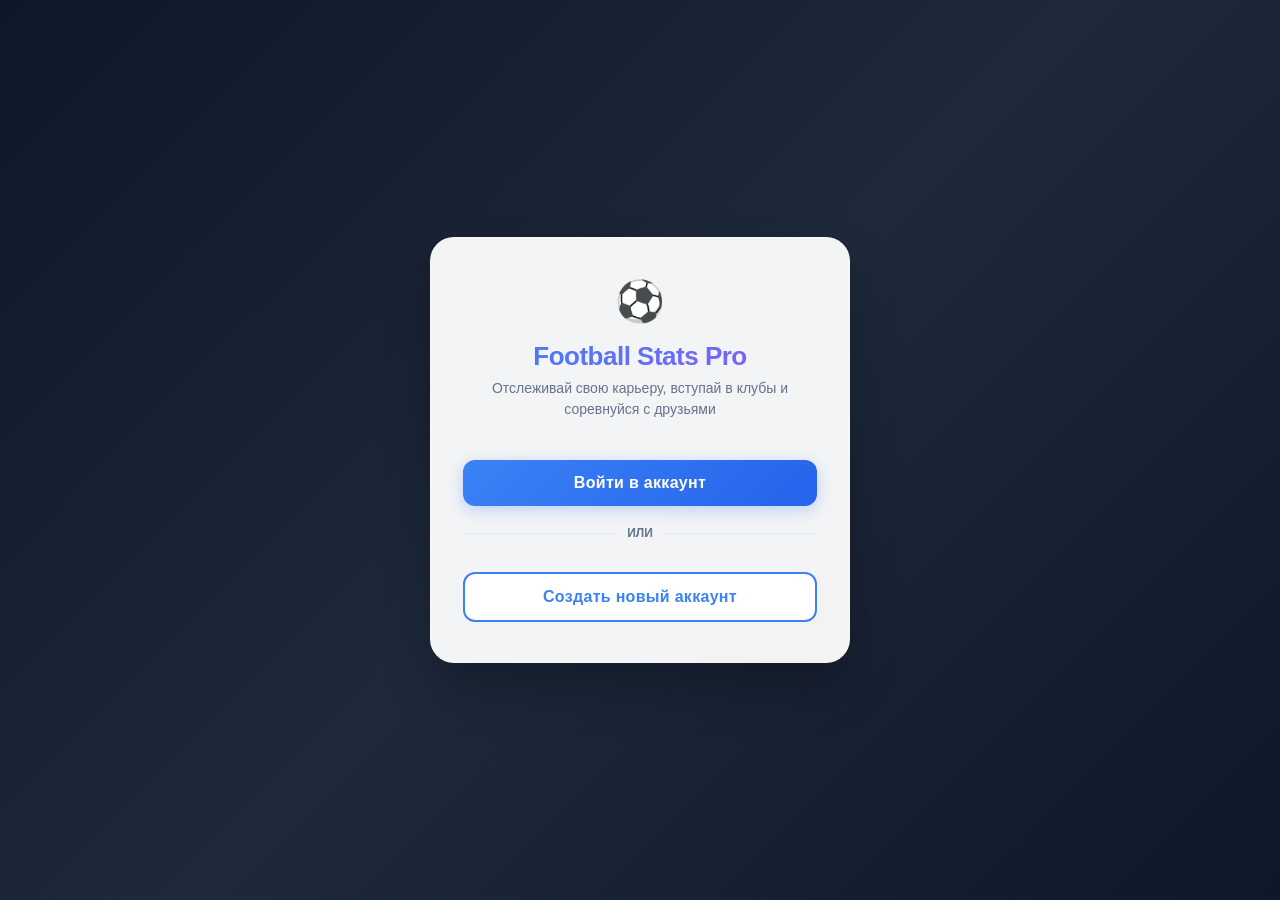
==== index.html @ 6aac16a0 "Add files via upload" ====
<!DOCTYPE html>
<html lang="ru">
<head>
    <meta charset="UTF-8">
    <meta name="viewport" content="width=device-width, initial-scale=1.0">
    <title>Football Stats - Вход</title>
    <link rel="stylesheet" href="design.css">
    <script src="data.js"></script>
    <script src="navigation.js"></script>
</head>
<body>
    <div id="auth-screen">
        <div class="auth-window">
            <!-- Экран приветствия -->
            <div id="as-welcome" class="auth-subscreen active">
                <div class="auth-icon">⚽</div>
                <h2 class="auth-title">Football Stats Pro</h2>
                <p class="auth-desc">Отслеживай свою карьеру, вступай в клубы и соревнуйся с друзьями</p>
                <button class="auth-btn auth-btn-primary" onclick="switchAuthSubscreen('as-login')">Войти в аккаунт</button>
                <div class="auth-divider"><span>или</span></div>
                <button class="auth-btn auth-btn-outline" onclick="switchAuthSubscreen('as-register')">Создать новый аккаунт</button>
            </div>
            
            <!-- Регистрация -->
            <div id="as-register" class="auth-subscreen">
                <h2 class="auth-title">Регистрация</h2>
                <p class="auth-desc">Создайте профиль и начните отслеживать свою статистику</p>
                <div id="error-register" class="auth-error"></div>
                <input type="email" class="auth-input" id="reg-email" placeholder="Электронная почта">
                <input type="text" class="auth-input" id="reg-name" placeholder="Игровой никнейм">
                <input type="text" class="auth-input" id="reg-hashtag" placeholder="Хэштег (#1234)">
                <select class="auth-input" id="reg-nat">
                    <option value="🇰🇿">🇰🇿 Казахстан</option>
                    <option value="🇷🇺">🇷🇺 Россия</option>
                    <option value="🇩🇪">🇩🇪 Германия</option>
                    <option value="🇪🇸">🇪🇸 Испания</option>
                    <option value="🇬🇧">🇬🇧 Англия</option>
                    <option value="🇫🇷">🇫🇷 Франция</option>
                </select>
                <input type="password" class="auth-input" id="reg-pass" placeholder="Придумайте пароль">
                <input type="password" class="auth-input" id="reg-pass-confirm" placeholder="Повторите пароль">
                <button class="auth-btn auth-btn-success" onclick="handleRegisterSubmit()">Далее</button>
                <a class="auth-link" onclick="switchAuthSubscreen('as-welcome')">Назад</a>
            </div>
            
            <!-- Подтверждение кода -->
            <div id="as-code" class="auth-subscreen">
                <h2 class="auth-title">Подтверждение</h2>
                <p class="auth-desc" id="code-screen-desc">Код отправлен на почту. (Для теста: <b id="test-code-display"></b>)</p>
                <div id="error-code" class="auth-error"></div>
                <input type="text" class="auth-input" id="auth-digit-code" placeholder="0 0 0 0 0 0" maxlength="6" style="text-align:center; font-size:28px; letter-spacing:8px; font-weight:700;">
                <button class="auth-btn auth-btn-primary" onclick="handleCodeVerify()">Подтвердить код</button>
                <a class="auth-link" onclick="cancelCodeFlow()">Отмена</a>
            </div>
            
            <!-- Вход -->
            <div id="as-login" class="auth-subscreen">
                <h2 class="auth-title">Вход в аккаунт</h2>
                <p class="auth-desc">Введите свои данные для входа в профиль</p>
                <div id="error-login" class="auth-error"></div>
                <input type="email" class="auth-input" id="login-email" placeholder="Электронная почта">
                <input type="password" class="auth-input" id="login-pass" placeholder="Пароль">
                <button class="auth-btn auth-btn-primary" onclick="handleLoginSubmit()">Войти</button>
                <a class="auth-link" style="font-size:13px; color:var(--text-light);" onclick="handleForgotPasswordClick()">Забыли пароль?</a>
                <br>
                <a class="auth-link" onclick="switchAuthSubscreen('as-welcome')">Назад</a>
            </div>
            
            <!-- Восстановление пароля - выбор -->
            <div id="as-recovery-choice" class="auth-subscreen">
                <h2 class="auth-title">Личность подтверждена</h2>
                <p class="auth-desc">Хотите изменить пароль или сразу войти?</p>
                <button class="auth-btn auth-btn-primary" onclick="switchAuthSubscreen('as-change-password')">Поменять пароль</button>
                <button class="auth-btn auth-btn-outline" style="margin-top:10px;" onclick="loginUserDirectly()">Продолжить вход</button>
            </div>
            
            <!-- Смена пароля -->
            <div id="as-change-password" class="auth-subscreen">
                <h2 class="auth-title">Новый пароль</h2>
                <p class="auth-desc">Придумайте и подтвердите новый пароль</p>
                <div id="error-change-pass" class="auth-error"></div>
                <input type="password" class="auth-input" id="new-password-val" placeholder="Новый пароль (мин. 8 символов)">
                <input type="password" class="auth-input" id="new-password-confirm" placeholder="Повторите новый пароль">
                <button class="auth-btn auth-btn-success" onclick="handleChangePasswordSubmit()">Сохранить и войти</button>
            </div>
        </div>
    </div>
    
    <script>
        let authFlowContext = { action: "", email: "", tempRegData: {}, generatedCode: "" };
        
        function switchAuthSubscreen(id) {
            document.querySelectorAll('.auth-subscreen').forEach(s => s.classList.remove('active'));
            document.getElementById(id).classList.add('active');
            document.querySelectorAll('.auth-error').forEach(e => e.style.display = 'none');
        }
        
        function showAuthError(el, msg) {
            document.getElementById(el).innerText = msg;
            document.getElementById(el).style.display = 'block';
        }
        
        function handleRegisterSubmit() {
            const email = document.getElementById('reg-email').value.trim().toLowerCase();
            const name = document.getElementById('reg-name').value.trim();
            const hashtag = document.getElementById('reg-hashtag').value.trim();
            const nat = document.getElementById('reg-nat').value;
            const pass = document.getElementById('reg-pass').value;
            const pass2 = document.getElementById('reg-pass-confirm').value;
            
            if (!email) { showAuthError('error-register', 'Введите адрес электронной почты'); return; }
            if (!email.includes('@')) { showAuthError('error-register', 'Некорректный формат почты'); return; }
            if (!name) { showAuthError('error-register', 'Введите игровой никнейм'); return; }
            if (!hashtag) { showAuthError('error-register', 'Введите ваш хэштег'); return; }
            if (!hashtag.startsWith('#') || hashtag.length < 2) { showAuthError('error-register', 'Хэштег должен начинаться с #'); return; }
            if (!pass) { showAuthError('error-register', 'Придумайте пароль'); return; }
            if (pass.length < 8) { showAuthError('error-register', 'Пароль должен содержать минимум 8 символов'); return; }
            if (!/[A-ZА-Я]/.test(pass)) { showAuthError('error-register', 'Пароль должен содержать заглавную букву'); return; }
            if (!/\d/.test(pass)) { showAuthError('error-register', 'Пароль должен содержать цифру'); return; }
            if (pass !== pass2) { showAuthError('error-register', 'Пароли не совпадают'); return; }
            if (window.AppData.usersDatabase[email]) { showAuthError('error-register', 'Аккаунт уже зарегистрирован'); return; }
            
            const code = Math.floor(100000 + Math.random() * 900000).toString();
            authFlowContext = {
                action: "register",
                email,
                generatedCode: code,
                tempRegData: {
                    password: pass,
                    profile: {
                        name,
                        hashtag,
                        photo: "",
                        nationality: nat,
                        position: "НАП",
                        exp: 0,
                        created: new Date().toISOString().split('T')[0]
                    },
                    clubs: []
                }
            };
            
            document.getElementById('test-code-display').innerText = code;
            switchAuthSubscreen('as-code');
        }
        
        function handleCodeVerify() {
            const inputCode = document.getElementById('auth-digit-code').value.trim();
            if (!inputCode) { showAuthError('error-code', 'Введите код'); return; }
            if (inputCode !== authFlowContext.generatedCode) { showAuthError('error-code', 'Неверный код'); return; }
            
            if (authFlowContext.action === "register") {
                window.AppData.usersDatabase[authFlowContext.email] = {
                    password: authFlowContext.tempRegData.password,
                    profile: authFlowContext.tempRegData.profile,
                    clubs: authFlowContext.tempRegData.clubs
                };
                window.AppData.activeUserEmail = authFlowContext.email;
                window.AppData.saveAll();
                window.location.href = 'clubs.html';
            } else if (authFlowContext.action === "recover") {
                switchAuthSubscreen('as-recovery-choice');
            }
            
            document.getElementById('auth-digit-code').value = '';
        }
        
        function cancelCodeFlow() {
            document.getElementById('auth-digit-code').value = '';
            switchAuthSubscreen('as-welcome');
        }
        
        function handleLoginSubmit() {
            const email = document.getElementById('login-email').value.trim().toLowerCase();
            const pass = document.getElementById('login-pass').value;
            
            if (!email) { showAuthError('error-login', 'Введите почту'); return; }
            if (!pass) { showAuthError('error-login', 'Введите пароль'); return; }
            if (!window.AppData.usersDatabase[email]) { showAuthError('error-login', 'Аккаунт не найден'); return; }
            if (window.AppData.usersDatabase[email].password !== pass) { showAuthError('error-login', 'Неверный пароль'); return; }
            
            window.AppData.activeUserEmail = email;
            localStorage.setItem('football_tracker_pro_v4_active_email', email);
            window.location.href = 'clubs.html';
        }
        
        function handleForgotPasswordClick() {
            const email = document.getElementById('login-email').value.trim().toLowerCase();
            if (!email) { showAuthError('error-login', 'Введите почту выше'); return; }
            if (!window.AppData.usersDatabase[email]) { showAuthError('error-login', 'Аккаунт не найден'); return; }
            
            const code = Math.floor(100000 + Math.random() * 900000).toString();
            authFlowContext = { action: "recover", email, generatedCode: code, tempRegData: {} };
            document.getElementById('test-code-display').innerText = code;
            switchAuthSubscreen('as-code');
        }
        
        function loginUserDirectly() {
            window.AppData.activeUserEmail = authFlowContext.email;
            localStorage.setItem('football_tracker_pro_v4_active_email', authFlowContext.email);
            window.location.href = 'clubs.html';
        }
        
        function handleChangePasswordSubmit() {
            const p1 = document.getElementById('new-password-val').value;
            const p2 = document.getElementById('new-password-confirm').value;
            
            if (!p1) { showAuthError('error-change-pass', 'Введите пароль'); return; }
            if (p1.length < 8) { showAuthError('error-change-pass', 'Минимум 8 символов'); return; }
            if (p1 !== p2) { showAuthError('error-change-pass', 'Пароли не совпадают'); return; }
            
            window.AppData.usersDatabase[authFlowContext.email].password = p1;
            window.AppData.saveAll();
            loginUserDirectly();
        }
    </script>
</body>
</html>
---- design.css ----
/* design.css - Football Stats Pro - Complete Styles */
:root {
    --bg-color: #f8fafc;
    --card-bg: #ffffff;
    --primary: #3b82f6;
    --primary-hover: #2563eb;
    --success: #10b981;
    --danger: #ef4444;
    --text-dark: #0f172a;
    --text-light: #64748b;
    --border-color: #e2e8f0;
    --shadow-sm: 0 2px 4px rgba(0,0,0,0.02);
    --shadow-md: 0 10px 30px rgba(0,0,0,0.04);
    --shadow-lg: 0 20px 40px rgba(15,23,42,0.08);
    --border-radius: 16px;
    --gold: #fbbf24;
    --silver: #94a3b8;
    --bronze: #d97706;
}

* {
    margin: 0;
    padding: 0;
    box-sizing: border-box;
    font-family: 'Bahnschrift', 'Bahnschrift SemiCondensed', -apple-system, BlinkMacSystemFont, 'Segoe UI', Roboto, sans-serif;
}

body {
    background-color: var(--bg-color);
    color: var(--text-dark);
    overflow-x: hidden;
    -webkit-font-smoothing: antialiased;
    font-weight: 500;
}

/* Tab Switcher */
.tab-switcher {
    display: flex;
    justify-content: center;
    gap: 4px;
    background: #e2e8f0;
    border-radius: 14px;
    padding: 4px;
    max-width: 400px;
    margin: 0 auto 20px;
}

.tab-btn {
    flex: 1;
    padding: 12px 20px;
    border: none;
    border-radius: 12px;
    cursor: pointer;
    font-weight: 600;
    font-size: 16px;
    transition: all 0.3s ease;
    background: transparent;
    color: var(--text-light);
    text-align: center;
}

.tab-btn.active {
    background: white;
    color: var(--primary);
    box-shadow: 0 2px 8px rgba(0,0,0,0.08);
}

/* Auth Screen */
#auth-screen {
    position: fixed;
    top: 0;
    left: 0;
    width: 100%;
    height: 100%;
    background: linear-gradient(135deg, #0f172a 0%, #1e293b 50%, #0f172a 100%);
    z-index: 5000;
    display: flex;
    align-items: center;
    justify-content: center;
    padding: 20px;
}

.auth-window {
    background: rgba(255,255,255,0.95);
    backdrop-filter: blur(10px);
    border-radius: 24px;
    padding: 40px 32px;
    width: 100%;
    max-width: 420px;
    box-shadow: 0 25px 50px rgba(0,0,0,0.25);
    color: var(--text-dark);
    border: 1px solid rgba(255,255,255,0.3);
}

.auth-subscreen {
    display: none;
    flex-direction: column;
}

.auth-subscreen.active {
    display: flex;
}

.auth-icon {
    font-size: 40px;
    text-align: center;
    margin-bottom: 16px;
}

.auth-title {
    font-size: 26px;
    font-weight: 700;
    text-align: center;
    margin-bottom: 6px;
    letter-spacing: -0.5px;
    background: linear-gradient(135deg, #3b82f6, #8b5cf6);
    -webkit-background-clip: text;
    -webkit-text-fill-color: transparent;
}

.auth-desc {
    font-size: 14px;
    color: var(--text-light);
    text-align: center;
    margin-bottom: 28px;
    line-height: 1.5;
}

.auth-error {
    color: var(--danger);
    font-size: 13px;
    font-weight: 600;
    margin-top: -6px;
    margin-bottom: 12px;
    display: none;
    text-align: center;
    background: #fef2f2;
    padding: 10px;
    border-radius: 8px;
    border: 1px solid #fecaca;
}

.auth-link {
    color: var(--primary);
    font-weight: 600;
    cursor: pointer;
    text-decoration: none;
    font-size: 14px;
    text-align: center;
    margin-top: 16px;
    display: inline-block;
    transition: color 0.2s;
}

.auth-link:hover {
    color: var(--primary-hover);
    text-decoration: underline;
}

.auth-input {
    width: 100%;
    padding: 14px 16px;
    margin: 8px 0;
    border: 2px solid #e2e8f0;
    border-radius: 12px;
    font-size: 15px;
    outline: none;
    transition: all 0.2s;
    color: var(--text-dark);
    background: #f8fafc;
}

.auth-input:focus {
    border-color: var(--primary);
    background: white;
    box-shadow: 0 0 0 4px rgba(59,130,246,0.1);
}

.auth-btn {
    width: 100%;
    padding: 14px;
    border: none;
    border-radius: 12px;
    cursor: pointer;
    font-weight: 600;
    font-size: 16px;
    transition: all 0.3s ease;
    text-align: center;
    display: flex;
    align-items: center;
    justify-content: center;
    gap: 8px;
    margin-top: 12px;
    letter-spacing: 0.3px;
}

.auth-btn-primary {
    background: linear-gradient(135deg, #3b82f6, #2563eb);
    color: white;
    box-shadow: 0 4px 15px rgba(59,130,246,0.3);
}

.auth-btn-primary:hover {
    transform: translateY(-2px);
    box-shadow: 0 6px 20px rgba(59,130,246,0.4);
}

.auth-btn-success {
    background: linear-gradient(135deg, #10b981, #059669);
    color: white;
    box-shadow: 0 4px 15px rgba(16,185,129,0.3);
}

.auth-btn-success:hover {
    transform: translateY(-2px);
    box-shadow: 0 6px 20px rgba(16,185,129,0.4);
}

.auth-btn-outline {
    background: white;
    color: var(--primary);
    border: 2px solid var(--primary);
}

.auth-btn-outline:hover {
    background: #eff6ff;
    transform: translateY(-2px);
}

.auth-divider {
    display: flex;
    align-items: center;
    margin: 20px 0;
    color: var(--text-light);
    font-size: 12px;
    font-weight: 600;
    text-transform: uppercase;
}

.auth-divider::before,
.auth-divider::after {
    content: '';
    flex: 1;
    border-bottom: 1px solid var(--border-color);
}

.auth-divider span {
    margin: 0 12px;
}

/* Profile Widget */
#profile-widget {
    position: fixed;
    top: 20px;
    right: 20px;
    z-index: 1000;
    display: none;
    align-items: center;
    gap: 12px;
}

.profile-btn {
    background: var(--card-bg);
    padding: 8px 16px;
    border-radius: 50px;
    box-shadow: var(--shadow-md);
    cursor: pointer;
    display: flex;
    align-items: center;
    gap: 12px;
    border: 1px solid var(--border-color);
    transition: all 0.3s cubic-bezier(0.4, 0, 0.2, 1);
}

.profile-btn:hover {
    transform: translateY(-2px);
    box-shadow: var(--shadow-lg);
    border-color: #cbd5e1;
}

.avatar-mini {
    width: 36px;
    height: 36px;
    border-radius: 50%;
    object-fit: cover;
    background: #f1f5f9;
    display: flex;
    align-items: center;
    justify-content: center;
    font-weight: 600;
    border: 2px solid #e2e8f0;
    overflow: hidden;
    position: relative;
}

.avatar-mini .online-dot {
    position: absolute;
    bottom: 0;
    right: 0;
    width: 10px;
    height: 10px;
    background: #10b981;
    border-radius: 50%;
    border: 2px solid white;
}

.msg-btn {
    background: var(--card-bg);
    padding: 8px 16px;
    border-radius: 50px;
    box-shadow: var(--shadow-md);
    cursor: pointer;
    display: flex;
    align-items: center;
    gap: 8px;
    border: 1px solid var(--border-color);
    transition: all 0.3s;
    position: relative;
}

.msg-btn:hover {
    transform: translateY(-2px);
    box-shadow: var(--shadow-lg);
}

.msg-badge {
    position: absolute;
    top: -4px;
    right: -4px;
    background: var(--danger);
    color: white;
    font-size: 10px;
    font-weight: 700;
    width: 18px;
    height: 18px;
    border-radius: 50%;
    display: flex;
    align-items: center;
    justify-content: center;
}

/* Pages */
.page {
    display: none;
    min-height: 100vh;
    padding: 20px 20px 60px;
    flex-direction: column;
    align-items: center;
    animation: pageFadeIn 0.4s cubic-bezier(0.4, 0, 0.2, 1);
}

.page.active {
    display: flex;
}

@keyframes pageFadeIn {
    from {
        opacity: 0;
        transform: translateY(8px);
    }
    to {
        opacity: 1;
        transform: translateY(0);
    }
}

/* Window */
.window {
    background: var(--card-bg);
    border-radius: var(--border-radius);
    box-shadow: var(--shadow-md);
    width: 100%;
    max-width: 640px;
    padding: 32px;
    position: relative;
    border: 1px solid var(--border-color);
}

/* Buttons */
.btn {
    padding: 12px 24px;
    border: none;
    border-radius: 10px;
    cursor: pointer;
    font-weight: 600;
    font-size: 15px;
    transition: all 0.2s ease;
    text-align: center;
    display: inline-flex;
    align-items: center;
    justify-content: center;
    gap: 8px;
}

.btn-primary {
    background: var(--primary);
    color: white;
}

.btn-primary:hover {
    background: var(--primary-hover);
    transform: translateY(-1px);
}

.btn-success {
    background: var(--success);
    color: white;
}

.btn-success:hover {
    background: #059669;
    transform: translateY(-1px);
}

.btn-danger {
    background: var(--danger);
    color: white;
}

.btn-danger:hover {
    background: #dc2626;
    transform: translateY(-1px);
}

.back-btn {
    position: absolute;
    top: 20px;
    left: 20px;
    background: #f1f5f9;
    border: none;
    font-size: 18px;
    width: 36px;
    height: 36px;
    border-radius: 50%;
    cursor: pointer;
    color: var(--text-light);
    display: flex;
    align-items: center;
    justify-content: center;
    transition: background 0.2s;
    z-index: 10;
}

.back-btn:hover {
    background: #e2e8f0;
    color: var(--text-dark);
}

.settings-btn {
    position: absolute;
    top: 20px;
    right: 60px;
    width: 36px;
    height: 36px;
    border-radius: 50%;
    background: #f1f5f9;
    border: none;
    font-size: 18px;
    cursor: pointer;
    display: flex;
    align-items: center;
    justify-content: center;
    transition: background 0.2s;
    z-index: 10;
}

.settings-btn:hover {
    background: #e2e8f0;
}

/* Inputs */
input[type="text"],
input[type="password"],
input[type="email"],
select {
    width: 100%;
    padding: 12px 16px;
    margin: 10px 0;
    border: 1px solid #cbd5e1;
    border-radius: 10px;
    font-size: 15px;
    outline: none;
    transition: border-color 0.2s;
    color: var(--text-dark);
    background: #ffffff;
}

input:focus,
select:focus {
    border-color: var(--primary);
    box-shadow: 0 0 0 3px rgba(59,130,246,0.15);
}

/* Toggle Buttons */
.toggle-btn {
    background: #f1f5f9;
    border: 1px solid #cbd5e1;
    padding: 10px 20px;
    border-radius: 20px;
    cursor: pointer;
    font-weight: 600;
    color: var(--text-light);
    transition: all 0.2s ease;
    font-size: 14px;
    min-width: 70px;
    text-align: center;
    outline: none;
}

.toggle-btn.active {
    background: var(--success);
    color: white;
    border-color: #059669;
    box-shadow: 0 4px 10px rgba(16,185,129,0.2);
}

/* Modal Overlay */
.custom-modal-overlay {
    position: fixed;
    top: 0;
    left: 0;
    width: 100%;
    height: 100%;
    background: rgba(15,23,42,0.4);
    backdrop-filter: blur(4px);
    z-index: 3000;
    display: none;
    align-items: center;
    justify-content: center;
    animation: modalFade 0.2s ease;
}

.custom-modal {
    background: white;
    border-radius: var(--border-radius);
    box-shadow: var(--shadow-lg);
    width: 90%;
    max-width: 420px;
    padding: 28px;
    position: relative;
    border: 1px solid var(--border-color);
    text-align: center;
    color: var(--text-dark);
    max-height: 80vh;
    overflow-y: auto;
}

@keyframes modalFade {
    from { opacity: 0; }
    to { opacity: 1; }
}

/* Slots */
.slot {
    border: 2px dashed #cbd5e1;
    padding: 24px;
    border-radius: 14px;
    margin-bottom: 16px;
    cursor: pointer;
    display: flex;
    align-items: center;
    justify-content: space-between;
    gap: 16px;
    background: #f8fafc;
    transition: all 0.2s ease;
    color: var(--text-dark);
}

.slot.filled {
    border-style: solid;
    border-color: var(--border-color);
    background: var(--card-bg);
    box-shadow: var(--shadow-sm);
}

.slot:hover {
    border-color: var(--primary);
    background: #f0f7ff;
    transform: translateY(-1px);
}

.plus-icon {
    font-size: 22px;
    font-weight: 600;
    color: var(--primary);
    background: #e0f2fe;
    width: 36px;
    height: 36px;
    border-radius: 50%;
    display: flex;
    align-items: center;
    justify-content: center;
}

.club-logo-mini {
    width: 44px;
    height: 44px;
    object-fit: contain;
    border-radius: 8px;
}

.info-btn-circle {
    width: 32px;
    height: 32px;
    border-radius: 50%;
    background: #e2e8f0;
    border: none;
    font-weight: 600;
    cursor: pointer;
    font-size: 16px;
    display: flex;
    align-items: center;
    justify-content: center;
    transition: background 0.2s;
}

.info-btn-circle:hover {
    background: #cbd5e1;
}

/* Member Slots */
.member-slot {
    display: flex;
    align-items: center;
    gap: 12px;
    padding: 10px;
    background: #f8fafc;
    border-radius: 12px;
    margin-bottom: 8px;
    border: 1px solid #e2e8f0;
    cursor: pointer;
    transition: all 0.2s;
}

.member-slot:hover {
    background: #f0f7ff;
    border-color: var(--primary);
}

/* Role Badges */
.role-badge {
    font-size: 11px;
    font-weight: 700;
    padding: 2px 8px;
    border-radius: 6px;
    background: #e0f2fe;
    color: var(--primary);
}

.role-badge.owner {
    background: #fef3c7;
    color: #92400e;
}

.role-badge.captain {
    background: #dbeafe;
    color: #1e40af;
}

.role-badge.best {
    background: #fce7f3;
    color: #9d174d;
}

.role-badge.admin {
    background: #d1fae5;
    color: #065f46;
}

/* Search Bar */
.search-bar {
    position: sticky;
    top: 0;
    background: white;
    padding-bottom: 12px;
    z-index: 5;
    margin-bottom: 8px;
    border-radius: 12px;
}

/* Divider */
.divider {
    display: flex;
    align-items: center;
    margin: 20px 0;
    color: var(--text-light);
    font-weight: 700;
    font-size: 13px;
    text-transform: uppercase;
    letter-spacing: 1px;
}

.divider::before,
.divider::after {
    content: '';
    flex: 1;
    border-bottom: 1px solid var(--border-color);
}

.divider span {
    margin: 0 12px;
}

/* League Cards Horizontal */
.leagues-list {
    display: flex;
    flex-direction: column;
    gap: 12px;
}

.league-card-horizontal {
    background: linear-gradient(135deg, #1e293b 0%, #0f172a 50%, #1e3a5f 100%);
    border: 2px solid #3b82f6;
    border-radius: 20px;
    padding: 20px 24px;
    display: flex;
    align-items: center;
    gap: 18px;
    cursor: pointer;
    transition: all 0.4s cubic-bezier(0.4, 0, 0.2, 1);
    position: relative;
    overflow: hidden;
    animation: featuredAppear 0.6s ease forwards;
    opacity: 0;
}

.league-card-horizontal:nth-child(1) { animation-delay: 0.05s; }
.league-card-horizontal:nth-child(2) { animation-delay: 0.1s; }
.league-card-horizontal:nth-child(3) { animation-delay: 0.15s; }

@keyframes featuredAppear {
    from {
        opacity: 0;
        transform: translateX(-20px);
    }
    to {
        opacity: 1;
        transform: translateX(0);
    }
}

.league-card-horizontal::before {
    content: '';
    position: absolute;
    top: -30%;
    right: -20%;
    width: 200px;
    height: 200px;
    background: radial-gradient(circle, rgba(59,130,246,0.15) 0%, transparent 70%);
    transition: all 0.5s ease;
}

.league-card-horizontal:hover {
    transform: translateY(-4px) scale(1.02);
    border-color: #60a5fa;
    box-shadow: 0 20px 40px rgba(59,130,246,0.3);
}

.league-card-horizontal:hover::before {
    top: -20%;
    right: -10%;
    background: radial-gradient(circle, rgba(59,130,246,0.25) 0%, transparent 70%);
}

.league-card-horizontal .ll-logo {
    width: 64px;
    height: 64px;
    border-radius: 16px;
    background: linear-gradient(135deg, #1e40af, #3b82f6);
    display: flex;
    align-items: center;
    justify-content: center;
    font-size: 28px;
    border: 2px solid #60a5fa;
    box-shadow: 0 6px 15px rgba(59,130,246,0.3);
    flex-shrink: 0;
}

.league-card-horizontal .ll-info {
    flex: 1;
    color: white;
}

.league-card-horizontal .ll-name {
    font-size: 15px;
    font-weight: 700;
    margin-bottom: 6px;
}

.league-card-horizontal .ll-stats {
    display: flex;
    gap: 16px;
}

.league-card-horizontal .ll-stat {
    text-align: center;
}

.league-card-horizontal .ll-stat-num {
    font-size: 18px;
    font-weight: 700;
    color: #60a5fa;
}

.league-card-horizontal .ll-stat-label {
    font-size: 9px;
    color: #94a3b8;
    text-transform: uppercase;
}

.league-card-horizontal .ll-socials {
    display: flex;
    gap: 6px;
    flex-shrink: 0;
}

.social-btn {
    width: 32px;
    height: 32px;
    border-radius: 8px;
    background: rgba(255,255,255,0.1);
    border: 1px solid rgba(255,255,255,0.2);
    cursor: pointer;
    display: flex;
    align-items: center;
    justify-content: center;
    font-size: 14px;
    transition: all 0.2s;
    color: white;
}

.social-btn:hover {
    background: rgba(255,255,255,0.2);
    border-color: rgba(255,255,255,0.4);
}

/* Notification Badge */
.notification-badge {
    position: absolute;
    top: 10px;
    right: 10px;
    background: var(--danger);
    color: white;
    font-size: 10px;
    font-weight: 700;
    min-width: 20px;
    height: 20px;
    border-radius: 10px;
    display: flex;
    align-items: center;
    justify-content: center;
    padding: 0 6px;
    z-index: 2;
    box-shadow: 0 2px 8px rgba(239,68,68,0.4);
}

/* Search League Button */
.search-league-btn {
    background: var(--primary);
    color: white;
    border: none;
    border-radius: 12px;
    padding: 10px 16px;
    cursor: pointer;
    font-weight: 600;
    font-size: 14px;
    display: flex;
    align-items: center;
    gap: 8px;
    transition: all 0.2s;
    margin-bottom: 12px;
}

.search-league-btn:hover {
    background: var(--primary-hover);
    transform: translateY(-1px);
}

/* Join League Bar */
.join-league-bar {
    position: fixed;
    bottom: 0;
    left: 0;
    right: 0;
    padding: 16px 20px 24px;
    background: linear-gradient(transparent, rgba(248,250,252,0.95) 30%, #f8fafc);
    z-index: 200;
    display: flex;
    justify-content: center;
    animation: slideUp 0.5s ease;
}

@keyframes slideUp {
    from { transform: translateY(100%); }
    to { transform: translateY(0); }
}

.join-league-bar.hiding {
    animation: slideDown 0.4s ease forwards;
}

@keyframes slideDown {
    from { transform: translateY(0); opacity: 1; }
    to { transform: translateY(100%); opacity: 0; }
}

.join-league-btn {
    background: linear-gradient(135deg, #3b82f6, #2563eb);
    color: white;
    border: none;
    padding: 16px 40px;
    border-radius: 16px;
    font-weight: 700;
    font-size: 17px;
    cursor: pointer;
    box-shadow: 0 10px 30px rgba(59,130,246,0.4);
    transition: all 0.3s;
}

.join-league-btn:hover {
    transform: translateY(-2px);
    box-shadow: 0 14px 35px rgba(59,130,246,0.5);
}

/* Trophy Slot */
.trophy-slot {
    background: linear-gradient(135deg, #fef3c7, #fde68a);
    border: 2px solid #fbbf24;
    border-radius: 16px;
    padding: 16px;
    margin: 8px 0;
    display: flex;
    align-items: center;
    gap: 14px;
    transition: all 0.3s ease;
    box-shadow: 0 4px 12px rgba(251,191,36,0.15);
}

.trophy-slot:hover {
    transform: translateY(-2px);
    box-shadow: 0 6px 20px rgba(251,191,36,0.25);
}

.trophy-icon {
    font-size: 32px;
    width: 50px;
    height: 50px;
    background: linear-gradient(135deg, #fbbf24, #f59e0b);
    border-radius: 50%;
    display: flex;
    align-items: center;
    justify-content: center;
    color: white;
    box-shadow: 0 4px 10px rgba(245,158,11,0.3);
}

.trophy-info {
    flex: 1;
    text-align: left;
}

.trophy-info strong {
    font-size: 15px;
    color: #92400e;
}

.trophy-info small {
    display: block;
    color: #a16207;
    font-size: 12px;
    margin-top: 2px;
}

/* League Page Header */
.league-page-header {
    text-align: center;
    margin-bottom: 20px;
    animation: fadeDown 0.5s ease;
}

@keyframes fadeDown {
    from {
        opacity: 0;
        transform: translateY(-10px);
    }
    to {
        opacity: 1;
        transform: translateY(0);
    }
}

.league-page-logo {
    width: 80px;
    height: 80px;
    border-radius: 20px;
    background: linear-gradient(135deg, #eff6ff, #dbeafe);
    display: flex;
    align-items: center;
    justify-content: center;
    font-size: 36px;
    margin: 0 auto 10px;
    border: 2px solid #bfdbfe;
    transition: transform 0.3s ease;
}

.league-page-logo:hover {
    transform: scale(1.05);
}

.league-page-name {
    font-size: 22px;
    font-weight: 700;
    margin-bottom: 10px;
}

.league-page-stats {
    display: flex;
    justify-content: center;
    gap: 24px;
    margin-bottom: 16px;
}

.stat-pill {
    background: linear-gradient(135deg, #f8fafc, #f1f5f9);
    border: 1px solid var(--border-color);
    border-radius: 20px;
    padding: 8px 20px;
    font-size: 13px;
    color: var(--text-light);
    font-weight: 500;
    transition: all 0.3s ease;
    cursor: pointer;
}

.stat-pill strong {
    color: var(--primary);
    font-size: 17px;
    font-weight: 700;
}

.stat-pill:hover {
    border-color: var(--primary);
    box-shadow: 0 4px 12px rgba(59,130,246,0.1);
    transform: translateY(-1px);
}

/* Sub Tabs */
.sub-tabs {
    display: flex;
    gap: 2px;
    background: #e2e8f0;
    border-radius: 12px;
    padding: 3px;
    margin-bottom: 20px;
}

.sub-tab {
    flex: 1;
    padding: 10px;
    border: none;
    border-radius: 10px;
    cursor: pointer;
    font-weight: 600;
    font-size: 13px;
    background: transparent;
    color: var(--text-light);
    transition: all 0.2s;
}

.sub-tab.active {
    background: white;
    color: var(--primary);
    box-shadow: 0 1px 4px rgba(0,0,0,0.06);
}

.sub-tab:disabled {
    opacity: 0.4;
    cursor: not-allowed;
}

/* News Items */
.news-item {
    margin-bottom: 24px;
    animation: fadeUp 0.4s ease forwards;
    opacity: 0;
}

.news-item:nth-child(1) { animation-delay: 0.1s; }
.news-item:nth-child(2) { animation-delay: 0.2s; }

@keyframes fadeUp {
    from {
        opacity: 0;
        transform: translateY(15px);
    }
    to {
        opacity: 1;
        transform: translateY(0);
    }
}

.news-time-row {
    display: flex;
    align-items: center;
    margin-bottom: 10px;
}

.news-time-row .line {
    flex: 1;
    height: 1px;
    background: var(--border-color);
}

.news-time-row .time {
    margin-left: 12px;
    font-size: 11px;
    color: var(--text-light);
    font-weight: 600;
    background: #f8fafc;
    padding: 3px 10px;
    border-radius: 10px;
    border: 1px solid var(--border-color);
}

.news-images {
    position: relative;
    border-radius: 12px;
    overflow: hidden;
    margin-bottom: 10px;
    background: #f1f5f9;
}

.news-images img {
    width: 100%;
    max-height: 250px;
    object-fit: cover;
    display: block;
}

.news-img-nav {
    position: absolute;
    top: 50%;
    transform: translateY(-50%);
    background: rgba(0,0,0,0.5);
    color: white;
    border: none;
    width: 28px;
    height: 28px;
    border-radius: 50%;
    cursor: pointer;
    font-size: 14px;
    display: flex;
    align-items: center;
    justify-content: center;
    opacity: 0;
    transition: opacity 0.2s;
}

.news-images:hover .news-img-nav {
    opacity: 1;
}

.news-img-nav.prev {
    left: 8px;
}

.news-img-nav.next {
    right: 8px;
}

.news-dots {
    display: flex;
    justify-content: center;
    gap: 6px;
    margin-bottom: 8px;
}

.news-dot {
    width: 6px;
    height: 6px;
    border-radius: 50%;
    background: #cbd5e1;
    transition: all 0.2s;
}

.news-dot.active {
    background: var(--primary);
    width: 16px;
    border-radius: 3px;
}

.news-title {
    font-weight: 700;
    font-size: 16px;
    margin-bottom: 6px;
    text-align: center;
}

.news-divider {
    height: 1px;
    background: #e2e8f0;
    margin-bottom: 8px;
}

.news-preview {
    font-size: 13px;
    color: var(--text-light);
    line-height: 1.5;
    text-align: center;
}

.news-full {
    font-size: 13px;
    color: var(--text-dark);
    line-height: 1.5;
    display: none;
    text-align: center;
    animation: expandIn 0.3s ease;
}

@keyframes expandIn {
    from { opacity: 0; max-height: 0; }
    to { opacity: 1; max-height: 500px; }
}

.news-toggle-btn {
    background: none;
    border: none;
    color: var(--primary);
    cursor: pointer;
    font-size: 18px;
    padding: 4px 8px;
    margin-top: 4px;
    display: flex;
    align-items: center;
    justify-content: center;
    width: 100%;
    transition: transform 0.2s;
}

.news-toggle-btn:hover {
    transform: scale(1.2);
}

/* Standings Table */
.standings-table {
    width: 100%;
    border-collapse: collapse;
}

.standings-row {
    display: flex;
    align-items: center;
    padding: 12px 16px;
    border-bottom: 1px solid var(--border-color);
    transition: background 0.2s;
    cursor: pointer;
    border-radius: 8px;
}

.standings-row:hover {
    background: #f8fafc;
}

.standings-row.gold {
    background: linear-gradient(90deg, #fef3c7, #fffbeb);
}

.standings-row.silver {
    background: linear-gradient(90deg, #f1f5f9, #f8fafc);
}

.standings-row.bronze {
    background: linear-gradient(90deg, #fef7ed, #fffbeb);
}

.standings-pos {
    width: 36px;
    height: 36px;
    border-radius: 50%;
    display: flex;
    align-items: center;
    justify-content: center;
    font-weight: 700;
    font-size: 16px;
    margin-right: 12px;
}

.standings-pos.gold {
    background: var(--gold);
    color: #92400e;
}

.standings-pos.silver {
    background: var(--silver);
    color: #1e293b;
}

.standings-pos.bronze {
    background: var(--bronze);
    color: #fff;
}

.standings-pos.normal {
    background: #f1f5f9;
    color: var(--text-light);
}

.standings-club {
    flex: 1;
    display: flex;
    align-items: center;
    gap: 10px;
}

.standings-club img {
    width: 32px;
    height: 32px;
    border-radius: 8px;
    object-fit: contain;
}

.standings-club span {
    font-weight: 600;
    font-size: 14px;
}

.standings-stats {
    display: flex;
    gap: 16px;
    font-size: 13px;
    font-weight: 600;
}

.standings-stats span {
    width: 28px;
    text-align: center;
}

.standings-header {
    display: flex;
    align-items: center;
    padding: 8px 16px;
    font-size: 11px;
    color: var(--text-light);
    font-weight: 600;
    text-transform: uppercase;
}

.standings-header .standings-pos {
    font-size: 0;
}

.standings-header .standings-club {
    flex: 1;
}

.standings-header .standings-stats span {
    font-size: 11px;
}

/* Profile Styles */
.profile-header {
    display: flex;
    align-items: center;
    gap: 24px;
    margin-bottom: 24px;
}

.profile-photo-wrapper {
    position: relative;
    width: 90px;
    height: 90px;
}

.profile-photo {
    width: 100%;
    height: 100%;
    border-radius: 50%;
    object-fit: cover;
    border: 3px solid var(--primary);
    box-shadow: var(--shadow-sm);
}

.photo-upload-overlay {
    position: absolute;
    bottom: 0;
    right: 0;
    background: var(--primary);
    color: white;
    width: 28px;
    height: 28px;
    border-radius: 50%;
    display: flex;
    justify-content: center;
    align-items: center;
    cursor: pointer;
    font-weight: 600;
    border: 2px solid white;
    box-shadow: var(--shadow-sm);
}

.settings-slot {
    display: flex;
    justify-content: space-between;
    align-items: center;
    padding: 16px;
    border-bottom: 1px solid #f1f5f9;
}

.settings-slot:last-child {
    border-bottom: none;
}

.settings-value {
    font-weight: 600;
    color: var(--primary);
    cursor: pointer;
    background: #eff6ff;
    padding: 6px 14px;
    border-radius: 8px;
    transition: background 0.2s;
}

.settings-value:hover {
    background: #dbeafe;
}

/* Experience Bar */
.exp-container {
    margin: 24px 0;
    background: #f8fafc;
    padding: 16px;
    border-radius: 12px;
    border: 1px solid #e2e8f0;
}

.exp-bar-bg {
    width: 100%;
    height: 14px;
    background: #e2e8f0;
    border-radius: 10px;
    overflow: hidden;
    margin-top: 8px;
}

.exp-bar-fill {
    height: 100%;
    background: linear-gradient(90deg, #3b82f6, #8b5cf6);
    width: 0%;
    transition: width 0.8s;
}

.exp-labels {
    display: flex;
    justify-content: space-between;
    font-size: 12px;
    margin-top: 6px;
    color: var(--text-light);
    font-weight: 500;
}

/* Chart Box */
.chart-box {
    background: #ffffff;
    border: 1px solid var(--border-color);
    border-radius: 14px;
    padding: 20px;
    margin-top: 20px;
    box-shadow: var(--shadow-sm);
}

/* Chat Styles */
.chat-container {
    display: flex;
    flex-direction: column;
    height: 55vh;
}

.chat-messages {
    flex: 1;
    overflow-y: auto;
    padding: 10px;
    background: #f8fafc;
    border-radius: 12px;
    margin-bottom: 10px;
}

.chat-input-area {
    display: flex;
    gap: 8px;
    align-items: center;
}

.record-btn {
    padding: 8px 12px;
    background: #f1f5f9;
    border: none;
    border-radius: 10px;
    cursor: pointer;
}

.chat-header-bar {
    display: flex;
    align-items: center;
    gap: 12px;
    padding: 10px 14px;
    background: #f8fafc;
    border-radius: 14px;
    margin-bottom: 12px;
    cursor: pointer;
    transition: background 0.2s;
}

.chat-header-bar:hover {
    background: #f0f7ff;
}

.chat-header-avatar {
    width: 44px;
    height: 44px;
    border-radius: 50%;
    overflow: hidden;
    border: 2px solid var(--primary);
    display: flex;
    align-items: center;
    justify-content: center;
    background: #e2e8f0;
    flex-shrink: 0;
}

.chat-header-avatar img {
    width: 100%;
    height: 100%;
    object-fit: cover;
}

.chat-msg-bubble {
    margin: 6px 0;
}

.chat-msg-sender {
    font-size: 11px;
    font-weight: 700;
    color: var(--primary);
    margin-bottom: 2px;
    cursor: pointer;
}

.chat-msg-sender:hover {
    text-decoration: underline;
}

/* League Member Row */
.league-member-row {
    display: flex;
    align-items: center;
    gap: 10px;
    padding: 10px;
    background: #f8fafc;
    border-radius: 10px;
    margin-bottom: 6px;
    border: 1px solid #e2e8f0;
    transition: all 0.2s;
    cursor: pointer;
}

.league-member-row:hover {
    background: #f0f7ff;
    border-color: var(--primary);
}

/* Match Slot */
.match-slot {
    display: flex;
    align-items: center;
    border-radius: 16px;
    overflow: hidden;
    cursor: pointer;
    margin-bottom: 12px;
    box-shadow: var(--shadow-md);
    transition: all 0.3s ease;
    height: 100px;
}

.match-slot:hover {
    transform: translateY(-2px);
    box-shadow: var(--shadow-lg);
}

.match-side {
    flex: 1;
    display: flex;
    flex-direction: column;
    align-items: center;
    justify-content: center;
    gap: 4px;
    padding: 16px;
    height: 100%;
    position: relative;
}

.match-side img {
    width: 40px;
    height: 40px;
    object-fit: contain;
    border-radius: 8px;
    background: rgba(255,255,255,0.15);
    padding: 4px;
}

.match-side .club-name {
    color: white;
    font-weight: 600;
    font-size: 11px;
    text-align: center;
    max-width: 80px;
}

.match-center {
    display: flex;
    align-items: center;
    justify-content: center;
    padding: 0 8px;
    background: #0f172a;
    height: 100%;
    min-width: 50px;
}

.match-divider-line {
    width: 2px;
    height: 40px;
    background: #334155;
    border-radius: 1px;
}

.match-score-left {
    font-size: 32px;
    font-weight: 800;
    color: white;
    padding: 0 16px;
    background: #0f172a;
    height: 100%;
    display: flex;
    align-items: center;
    justify-content: center;
    min-width: 50px;
}

.match-score-right {
    font-size: 32px;
    font-weight: 800;
    color: white;
    padding: 0 16px;
    background: #0f172a;
    height: 100%;
    display: flex;
    align-items: center;
    justify-content: center;
    min-width: 50px;
}

.match-time-left {
    font-size: 22px;
    font-weight: 700;
    color: #fbbf24;
    padding: 0 16px;
    background: #0f172a;
    height: 100%;
    display: flex;
    align-items: center;
    justify-content: center;
    min-width: 50px;
}

.match-time-right {
    font-size: 22px;
    font-weight: 700;
    color: #fbbf24;
    padding: 0 16px;
    background: #0f172a;
    height: 100%;
    display: flex;
    align-items: center;
    justify-content: center;
    min-width: 50px;
}

/* Match Detail */
.match-detail-header-slot {
    display: flex;
    align-items: center;
    border-radius: 16px;
    overflow: hidden;
    margin-bottom: 20px;
    box-shadow: var(--shadow-lg);
    height: 100px;
}

.match-goals-section {
    background: white;
    border-radius: 14px;
    padding: 16px;
    margin-bottom: 16px;
    border: 1px solid var(--border-color);
}

.goals-columns {
    display: flex;
    gap: 0;
}

.goals-col {
    flex: 1;
    padding: 10px;
}

.goals-col:first-child {
    border-right: 2px solid #e2e8f0;
}

.goals-col h5 {
    text-align: center;
    margin-bottom: 10px;
    font-size: 14px;
}

.goal-row {
    display: flex;
    align-items: center;
    justify-content: space-between;
    padding: 6px 0;
    border-bottom: 1px solid #f1f5f9;
    font-size: 12px;
}

.goal-row:last-child {
    border-bottom: none;
}

.goal-player {
    font-weight: 600;
    font-size: 12px;
}

.goal-detail {
    display: flex;
    align-items: center;
    gap: 4px;
    font-size: 11px;
    color: var(--text-light);
}

.goal-half {
    font-size: 11px;
    color: var(--primary);
    font-weight: 700;
}

.info-box {
    background: white;
    border-radius: 14px;
    padding: 16px;
    margin-bottom: 16px;
    border: 1px solid var(--border-color);
}

.info-box h4 {
    margin-bottom: 12px;
    font-size: 14px;
    color: var(--primary);
}

.comment-block {
    display: flex;
    gap: 12px;
    padding: 12px;
    border-radius: 10px;
    margin-bottom: 8px;
    color: white;
}

.comment-block .comment-avatar {
    width: 36px;
    height: 36px;
    border-radius: 8px;
    background: rgba(255,255,255,0.2);
    display: flex;
    align-items: center;
    justify-content: center;
    font-size: 18px;
    flex-shrink: 0;
}

.comment-block .comment-text {
    font-size: 16px;
    font-weight: 700;
    margin-top: 6px;
    opacity: 1;
}

.record-slider {
    display: flex;
    overflow-x: auto;
    gap: 10px;
    padding: 8px 0;
}

.record-item {
    min-width: 140px;
    height: 100px;
    background: #1e293b;
    border-radius: 12px;
    display: flex;
    align-items: center;
    justify-content: center;
    color: white;
    font-size: 24px;
    flex-shrink: 0;
}

/* Formation Field */
.formation-field {
    position: relative;
    width: 100%;
    height: 300px;
    background: linear-gradient(180deg, #22c55e 0%, #16a34a 50%, #15803d 100%);
    border-radius: 16px;
    margin: 10px 0;
    overflow: hidden;
    border: 3px solid white;
    box-shadow: 0 4px 15px rgba(0,0,0,0.2);
}

.formation-field::before {
    content: '';
    position: absolute;
    top: 50%;
    left: 5%;
    right: 5%;
    height: 2px;
    background: rgba(255,255,255,0.5);
}

.formation-field::after {
    content: '';
    position: absolute;
    top: 50%;
    left: 50%;
    transform: translate(-50%, -50%);
    width: 100px;
    height: 100px;
    border: 2px solid rgba(255,255,255,0.5);
    border-radius: 50%;
}

.player-position {
    position: absolute;
    display: flex;
    flex-direction: column;
    align-items: center;
    cursor: pointer;
    transform: translate(-50%, -50%);
}

.player-circle {
    width: 44px;
    height: 44px;
    border-radius: 50%;
    border: 3px solid white;
    display: flex;
    align-items: center;
    justify-content: center;
    font-size: 12px;
    font-weight: 700;
    color: white;
    box-shadow: 0 4px 10px rgba(0,0,0,0.3);
}

.player-name-tag {
    font-size: 10px;
    font-weight: 700;
    color: white;
    background: rgba(0,0,0,0.8);
    padding: 3px 8px;
    border-radius: 6px;
    margin-top: 4px;
    white-space: nowrap;
    text-align: center;
}

.tactics-tabs {
    display: flex;
    gap: 4px;
    margin-bottom: 12px;
}

.tactics-tab {
    padding: 8px 20px;
    border-radius: 8px;
    cursor: pointer;
    font-weight: 600;
    font-size: 13px;
    background: #f1f5f9;
    border: none;
}

.tactics-tab.active {
    background: var(--primary);
    color: white;
}

/* Match Slot Wrapper (для статус-бейджа) */
.match-slot-wrapper {
    position: relative;
    margin-bottom: 4px;
}

.match-slot-wrapper .match-slot {
    margin-bottom: 0;
}

/* Скрытый счёт */
.match-score-hidden {
    font-size: 28px;
    font-weight: 800;
    color: #94a3b8;
    padding: 0 16px;
    background: #0f172a;
    height: 100%;
    display: flex;
    align-items: center;
    justify-content: center;
    min-width: 50px;
}

/* Статус-бейдж справа от карточки */
.match-status-badge {
    position: absolute;
    right: -12px;
    top: 50%;
    transform: translateY(-50%);
    width: 28px;
    height: 28px;
    border-radius: 50%;
    display: flex;
    align-items: center;
    justify-content: center;
    font-size: 13px;
    font-weight: 700;
    box-shadow: 0 2px 8px rgba(0,0,0,0.2);
    z-index: 5;
}

.match-status-badge.played {
    background: #10b981;
    color: white;
}

.match-status-badge.upcoming {
    background: #3b82f6;
    color: white;
    font-size: 9px;
    width: auto;
    padding: 0 6px;
    border-radius: 14px;
    white-space: nowrap;
}

/* Responsive */
@media (max-width: 480px) {
    .standings-stats {
        gap: 8px;
    }
    
    .match-side img {
        width: 32px;
        height: 32px;
    }
    
    .match-score-left,
    .match-score-right {
        font-size: 24px;
        min-width: 40px;
    }
    
    .match-time-left,
    .match-time-right {
        font-size: 18px;
        min-width: 40px;
    }
    
    .match-score-hidden {
        font-size: 22px;
        min-width: 40px;
    }
    
    .profile-header {
        flex-direction: column;
        text-align: center;
    }
    
    .window {
        padding: 20px;
    }
}
/* News Comments Section */
.news-comments-section {
    margin-top: 12px;
    padding-top: 12px;
    border-top: 1px solid var(--border-color);
}

.news-comment-input-area {
    display: flex;
    gap: 8px;
    margin-bottom: 10px;
    align-items: flex-start;
}

.news-comment-textarea {
    flex: 1;
    padding: 10px 12px;
    border: 1px solid #cbd5e1;
    border-radius: 10px;
    font-size: 13px;
    outline: none;
    resize: vertical;
    font-family: inherit;
    color: var(--text-dark);
    background: #f8fafc;
}

.news-comment-textarea:focus {
    border-color: var(--primary);
    box-shadow: 0 0 0 3px rgba(59,130,246,0.1);
}

.news-comment-item {
    background: #f8fafc;
    border-radius: 10px;
    padding: 10px 12px;
    margin-bottom: 6px;
    border: 1px solid #e2e8f0;
}

.news-comment-header {
    display: flex;
    align-items: center;
    gap: 8px;
    margin-bottom: 4px;
    cursor: pointer;
}

.news-comment-header:hover .news-comment-author {
    text-decoration: underline;
}

.news-comment-author {
    font-weight: 700;
    font-size: 13px;
    color: var(--primary);
}

.news-comment-time {
    font-size: 10px;
    color: var(--text-light);
    margin-left: auto;
}

.news-comment-text {
    font-size: 13px;
    color: var(--text-dark);
    line-height: 1.4;
    margin-bottom: 6px;
    word-break: break-word;
}

.news-comment-actions {
    display: flex;
    gap: 12px;
    align-items: center;
}

.news-comment-like-btn {
    background: none;
    border: 1px solid #e2e8f0;
    border-radius: 6px;
    padding: 2px 8px;
    font-size: 11px;
    cursor: pointer;
    color: var(--text-light);
    transition: all 0.15s;
    display: flex;
    align-items: center;
    gap: 3px;
}

.news-comment-like-btn:hover {
    background: #f1f5f9;
}

.news-comment-like-btn.liked {
    background: #dbeafe;
    border-color: var(--primary);
    color: var(--primary);
}

.news-comment-like-btn.disliked {
    background: #fef2f2;
    border-color: var(--danger);
    color: var(--danger);
}

.news-comment-reply-btn {
    background: none;
    border: none;
    font-size: 11px;
    cursor: pointer;
    color: var(--text-light);
    padding: 2px 6px;
    transition: color 0.15s;
}

.news-comment-reply-btn:hover {
    color: var(--primary);
}

.news-comment-expand-btn {
    background: none;
    border: none;
    color: var(--primary);
    cursor: pointer;
    font-size: 13px;
    font-weight: 600;
    padding: 6px 0;
    width: 100%;
    text-align: center;
    transition: color 0.15s;
}

.news-comment-expand-btn:hover {
    color: var(--primary-hover);
}
.news-comment-reply-to {
    font-weight: 600;
    font-size: 12px;
    color: #8b5cf6;
    cursor: pointer;
}

.news-comment-reply-to:hover {
    text-decoration: underline;
}
/* Анимации для комментариев */
@keyframes commentSlideIn {
    from {
        opacity: 0;
        transform: translateY(-10px);
        max-height: 0;
    }
    to {
        opacity: 1;
        transform: translateY(0);
        max-height: 200px;
    }
}

.news-comment-item.new-comment {
    animation: commentSlideIn 0.3s ease forwards;
}

/* Плавная смена фото */
.news-images img {
    transition: opacity 0.3s ease;
}

.news-images img.fading {
    opacity: 0;
}

/* Плавное появление поля ответа */
.news-comment-input-area {
    transition: all 0.3s ease;
}

/* Лайк/дизлайк анимация */
.news-comment-like-btn {
    transition: all 0.15s ease;
}

.news-comment-like-btn:active {
    transform: scale(1.2);
}

/* Плавное раскрытие ответов */
.news-comment-replies-container {
    overflow: hidden;
    transition: max-height 0.3s ease;
}

/* Кнопка читать дальше */
.news-comment-expand-btn {
    transition: all 0.2s ease;
}
/* Модальное окно комментариев */
.comments-modal-overlay {
    position: fixed;
    top: 0;
    left: 0;
    width: 100%;
    height: 100%;
    background: rgba(15,23,42,0.6);
    backdrop-filter: blur(4px);
    z-index: 4000;
    display: none;
    align-items: center;
    justify-content: center;
    animation: modalFade 0.2s ease;
}

.comments-modal-overlay.active {
    display: flex;
}

.comments-modal {
    background: white;
    border-radius: var(--border-radius);
    box-shadow: var(--shadow-lg);
    width: 95%;
    max-width: 600px;
    max-height: 90vh;
    display: flex;
    flex-direction: column;
    border: 1px solid var(--border-color);
}

.comments-modal-header {
    display: flex;
    align-items: center;
    justify-content: space-between;
    padding: 16px 20px;
    border-bottom: 1px solid var(--border-color);
    position: sticky;
    top: 0;
    background: white;
    z-index: 2;
    border-radius: var(--border-radius) var(--border-radius) 0 0;
}

.comments-modal-title {
    font-weight: 700;
    font-size: 17px;
}

.comments-modal-close {
    background: #f1f5f9;
    border: none;
    width: 32px;
    height: 32px;
    border-radius: 50%;
    cursor: pointer;
    font-size: 18px;
    display: flex;
    align-items: center;
    justify-content: center;
    transition: background 0.2s;
}

.comments-modal-close:hover {
    background: #e2e8f0;
}

.comments-modal-body {
    flex: 1;
    overflow-y: auto;
    padding: 16px 20px;
}

.comments-modal-input {
    padding: 12px 20px;
    border-top: 1px solid var(--border-color);
    position: sticky;
    bottom: 0;
    background: white;
    border-radius: 0 0 var(--border-radius) var(--border-radius);
}

/* Кнопка читать все */
.read-all-comments-btn {
    background: #f1f5f9;
    border: 1px solid #e2e8f0;
    border-radius: 8px;
    padding: 8px 16px;
    cursor: pointer;
    font-weight: 600;
    font-size: 13px;
    color: var(--text-light);
    transition: all 0.2s;
    width: 100%;
    text-align: center;
}

.read-all-comments-btn:hover {
    background: #e0e7ff;
    border-color: var(--primary);
    color: var(--primary);
}
/* Бар комментариев под постом (как в Telegram) */
.news-comments-bar {
    display: flex;
    align-items: center;
    justify-content: space-between;
    margin-top: 10px;
    padding: 8px 0;
    border-top: 1px solid var(--border-color);
    cursor: pointer;
    transition: background 0.2s;
    border-radius: 8px;
    padding: 8px 10px;
}

.news-comments-bar:hover {
    background: #f0f7ff;
}

.news-comments-avatars {
    display: flex;
    align-items: center;
}
/* Бар комментариев под постом (как в Telegram) */
.news-comments-bar {
    display: flex;
    align-items: center;
    justify-content: space-between;
    margin-top: 12px;
    padding: 10px 14px;
    background: #f1f5f9;
    border-radius: 12px;
    cursor: pointer;
    transition: all 0.2s ease;
    border: 2px solid transparent;
}

.news-comments-bar:hover {
    background: #e0e7ff;
    border-color: var(--primary);
    transform: translateY(-1px);
    box-shadow: 0 4px 12px rgba(59,130,246,0.15);
}

.news-comments-bar:active {
    transform: scale(0.98);
}

.news-comments-avatars {
    display: flex;
    align-items: center;
}

.news-comments-count {
    font-weight: 700;
    font-size: 14px;
    color: var(--primary);
    background: white;
    padding: 4px 12px;
    border-radius: 20px;
    border: 1px solid var(--primary);
}
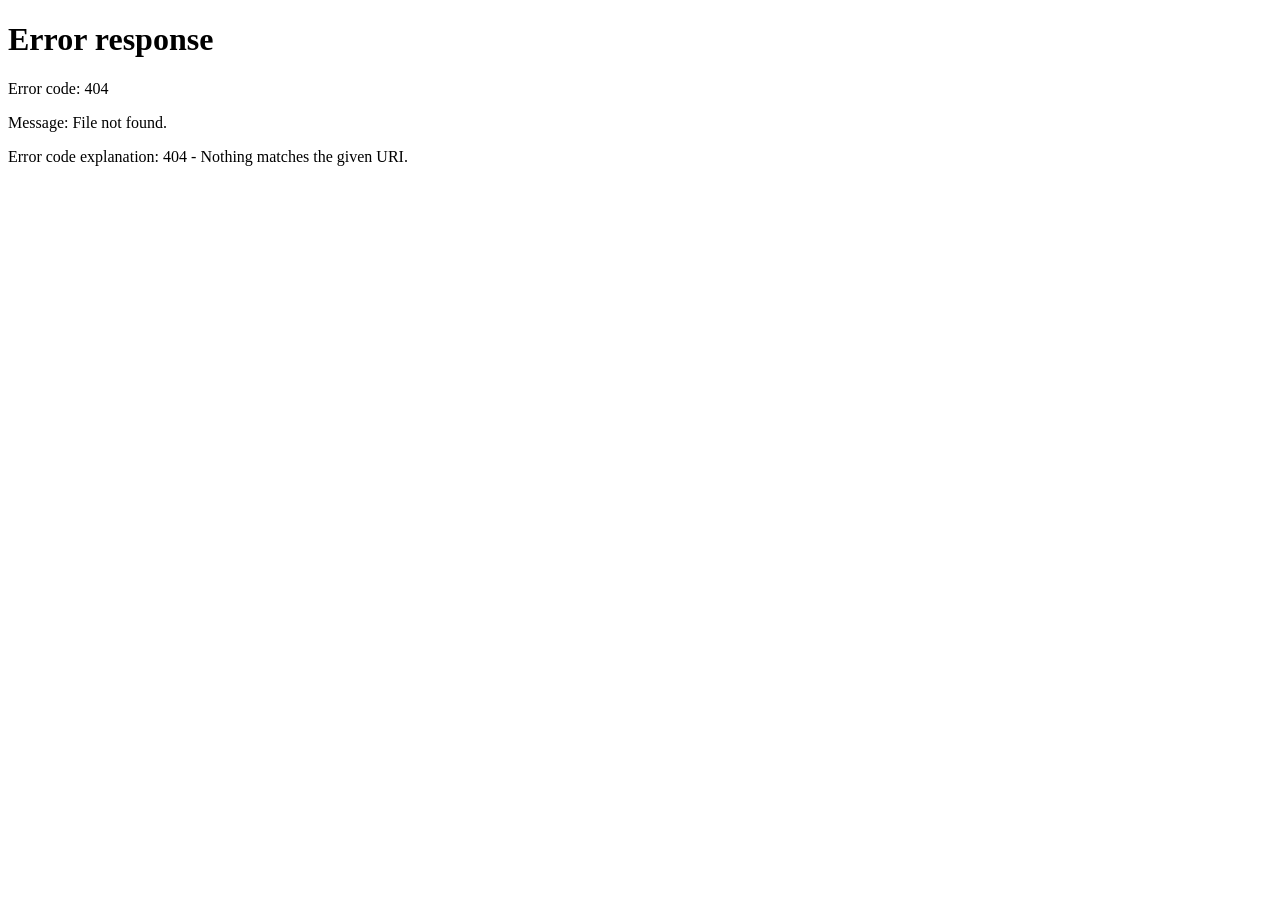
==== commit 7f8c293f: "Add files via upload" ====
--- a/index.html
+++ b/index.html
@@ -3,7 +3,7 @@
 <head>
     <meta charset="UTF-8">
     <meta name="viewport" content="width=device-width, initial-scale=1.0">
-    <title>Football Stats - Вход</title>
+    <title>Football Stats Pro</title>
     <link rel="stylesheet" href="design.css">
     <script src="data.js"></script>
     <script src="navigation.js"></script>
@@ -11,7 +11,6 @@
 <body>
     <div id="auth-screen">
         <div class="auth-window">
-            <!-- Экран приветствия -->
             <div id="as-welcome" class="auth-subscreen active">
                 <div class="auth-icon">⚽</div>
                 <h2 class="auth-title">Football Stats Pro</h2>
@@ -21,7 +20,6 @@
                 <button class="auth-btn auth-btn-outline" onclick="switchAuthSubscreen('as-register')">Создать новый аккаунт</button>
             </div>
             
-            <!-- Регистрация -->
             <div id="as-register" class="auth-subscreen">
                 <h2 class="auth-title">Регистрация</h2>
                 <p class="auth-desc">Создайте профиль и начните отслеживать свою статистику</p>
@@ -43,7 +41,6 @@
                 <a class="auth-link" onclick="switchAuthSubscreen('as-welcome')">Назад</a>
             </div>
             
-            <!-- Подтверждение кода -->
             <div id="as-code" class="auth-subscreen">
                 <h2 class="auth-title">Подтверждение</h2>
                 <p class="auth-desc" id="code-screen-desc">Код отправлен на почту. (Для теста: <b id="test-code-display"></b>)</p>
@@ -53,7 +50,6 @@
                 <a class="auth-link" onclick="cancelCodeFlow()">Отмена</a>
             </div>
             
-            <!-- Вход -->
             <div id="as-login" class="auth-subscreen">
                 <h2 class="auth-title">Вход в аккаунт</h2>
                 <p class="auth-desc">Введите свои данные для входа в профиль</p>
@@ -66,7 +62,6 @@
                 <a class="auth-link" onclick="switchAuthSubscreen('as-welcome')">Назад</a>
             </div>
             
-            <!-- Восстановление пароля - выбор -->
             <div id="as-recovery-choice" class="auth-subscreen">
                 <h2 class="auth-title">Личность подтверждена</h2>
                 <p class="auth-desc">Хотите изменить пароль или сразу войти?</p>
@@ -74,7 +69,6 @@
                 <button class="auth-btn auth-btn-outline" style="margin-top:10px;" onclick="loginUserDirectly()">Продолжить вход</button>
             </div>
             
-            <!-- Смена пароля -->
             <div id="as-change-password" class="auth-subscreen">
                 <h2 class="auth-title">Новый пароль</h2>
                 <p class="auth-desc">Придумайте и подтвердите новый пароль</p>
@@ -85,9 +79,23 @@
             </div>
         </div>
     </div>
-    
+
+    <div id="modal-alert" class="custom-modal-overlay">
+        <div class="custom-modal">
+            <h3 id="alert-title">Внимание</h3>
+            <p id="alert-message"></p>
+            <button class="btn btn-primary" style="width:100%;" onclick="document.getElementById('modal-alert').style.display='none'">ОК</button>
+        </div>
+    </div>
+
     <script>
         let authFlowContext = { action: "", email: "", tempRegData: {}, generatedCode: "" };
+        
+        // Проверка авторизации при загрузке
+        const activeEmail = localStorage.getItem('football_tracker_pro_v4_active_email');
+        if (activeEmail && window.AppData && window.AppData.usersDatabase && window.AppData.usersDatabase[activeEmail]) {
+            window.location.href = 'clubs.html';
+        }
         
         function switchAuthSubscreen(id) {
             document.querySelectorAll('.auth-subscreen').forEach(s => s.classList.remove('active'));
@@ -127,15 +135,7 @@
                 generatedCode: code,
                 tempRegData: {
                     password: pass,
-                    profile: {
-                        name,
-                        hashtag,
-                        photo: "",
-                        nationality: nat,
-                        position: "НАП",
-                        exp: 0,
-                        created: new Date().toISOString().split('T')[0]
-                    },
+                    profile: { name, hashtag, photo: "", nationality: nat, position: "НАП", exp: 0, created: new Date().toISOString().split('T')[0] },
                     clubs: []
                 }
             };
@@ -156,6 +156,7 @@
                     clubs: authFlowContext.tempRegData.clubs
                 };
                 window.AppData.activeUserEmail = authFlowContext.email;
+                localStorage.setItem('football_tracker_pro_v4_active_email', authFlowContext.email);
                 window.AppData.saveAll();
                 window.location.href = 'clubs.html';
             } else if (authFlowContext.action === "recover") {
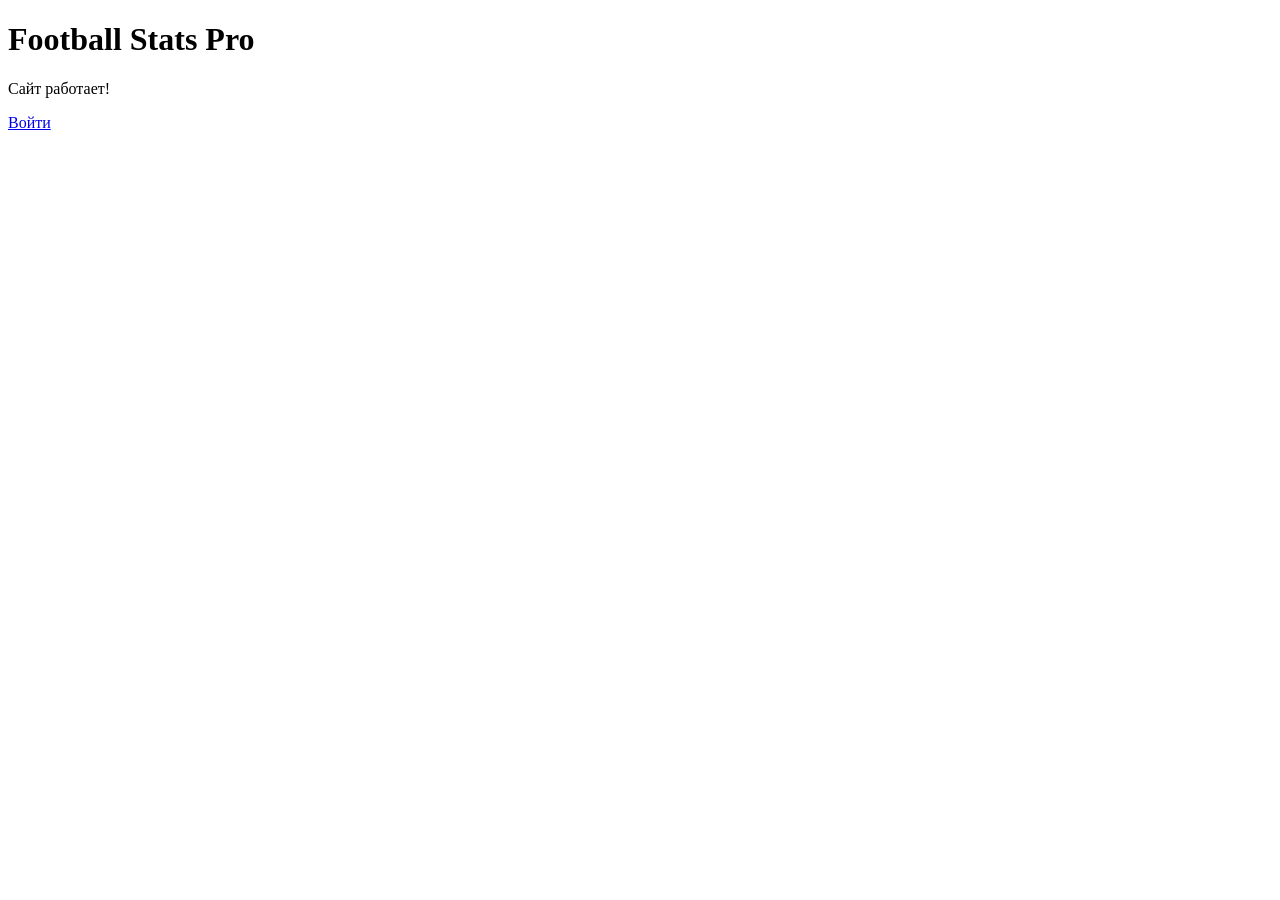
==== commit 7d6c2639: "Create index.html" ====
--- a/index.html
+++ b/index.html
@@ -1,219 +1,13 @@
-<!DOCTYPE html>
-<html lang="ru">
-<head>
-    <meta charset="UTF-8">
-    <meta name="viewport" content="width=device-width, initial-scale=1.0">
-    <title>Football Stats Pro</title>
-    <link rel="stylesheet" href="design.css">
-    <script src="data.js"></script>
-    <script src="navigation.js"></script>
-</head>
-<body>
-    <div id="auth-screen">
-        <div class="auth-window">
-            <div id="as-welcome" class="auth-subscreen active">
-                <div class="auth-icon">⚽</div>
-                <h2 class="auth-title">Football Stats Pro</h2>
-                <p class="auth-desc">Отслеживай свою карьеру, вступай в клубы и соревнуйся с друзьями</p>
-                <button class="auth-btn auth-btn-primary" onclick="switchAuthSubscreen('as-login')">Войти в аккаунт</button>
-                <div class="auth-divider"><span>или</span></div>
-                <button class="auth-btn auth-btn-outline" onclick="switchAuthSubscreen('as-register')">Создать новый аккаунт</button>
-            </div>
-            
-            <div id="as-register" class="auth-subscreen">
-                <h2 class="auth-title">Регистрация</h2>
-                <p class="auth-desc">Создайте профиль и начните отслеживать свою статистику</p>
-                <div id="error-register" class="auth-error"></div>
-                <input type="email" class="auth-input" id="reg-email" placeholder="Электронная почта">
-                <input type="text" class="auth-input" id="reg-name" placeholder="Игровой никнейм">
-                <input type="text" class="auth-input" id="reg-hashtag" placeholder="Хэштег (#1234)">
-                <select class="auth-input" id="reg-nat">
-                    <option value="🇰🇿">🇰🇿 Казахстан</option>
-                    <option value="🇷🇺">🇷🇺 Россия</option>
-                    <option value="🇩🇪">🇩🇪 Германия</option>
-                    <option value="🇪🇸">🇪🇸 Испания</option>
-                    <option value="🇬🇧">🇬🇧 Англия</option>
-                    <option value="🇫🇷">🇫🇷 Франция</option>
-                </select>
-                <input type="password" class="auth-input" id="reg-pass" placeholder="Придумайте пароль">
-                <input type="password" class="auth-input" id="reg-pass-confirm" placeholder="Повторите пароль">
-                <button class="auth-btn auth-btn-success" onclick="handleRegisterSubmit()">Далее</button>
-                <a class="auth-link" onclick="switchAuthSubscreen('as-welcome')">Назад</a>
-            </div>
-            
-            <div id="as-code" class="auth-subscreen">
-                <h2 class="auth-title">Подтверждение</h2>
-                <p class="auth-desc" id="code-screen-desc">Код отправлен на почту. (Для теста: <b id="test-code-display"></b>)</p>
-                <div id="error-code" class="auth-error"></div>
-                <input type="text" class="auth-input" id="auth-digit-code" placeholder="0 0 0 0 0 0" maxlength="6" style="text-align:center; font-size:28px; letter-spacing:8px; font-weight:700;">
-                <button class="auth-btn auth-btn-primary" onclick="handleCodeVerify()">Подтвердить код</button>
-                <a class="auth-link" onclick="cancelCodeFlow()">Отмена</a>
-            </div>
-            
-            <div id="as-login" class="auth-subscreen">
-                <h2 class="auth-title">Вход в аккаунт</h2>
-                <p class="auth-desc">Введите свои данные для входа в профиль</p>
-                <div id="error-login" class="auth-error"></div>
-                <input type="email" class="auth-input" id="login-email" placeholder="Электронная почта">
-                <input type="password" class="auth-input" id="login-pass" placeholder="Пароль">
-                <button class="auth-btn auth-btn-primary" onclick="handleLoginSubmit()">Войти</button>
-                <a class="auth-link" style="font-size:13px; color:var(--text-light);" onclick="handleForgotPasswordClick()">Забыли пароль?</a>
-                <br>
-                <a class="auth-link" onclick="switchAuthSubscreen('as-welcome')">Назад</a>
-            </div>
-            
-            <div id="as-recovery-choice" class="auth-subscreen">
-                <h2 class="auth-title">Личность подтверждена</h2>
-                <p class="auth-desc">Хотите изменить пароль или сразу войти?</p>
-                <button class="auth-btn auth-btn-primary" onclick="switchAuthSubscreen('as-change-password')">Поменять пароль</button>
-                <button class="auth-btn auth-btn-outline" style="margin-top:10px;" onclick="loginUserDirectly()">Продолжить вход</button>
-            </div>
-            
-            <div id="as-change-password" class="auth-subscreen">
-                <h2 class="auth-title">Новый пароль</h2>
-                <p class="auth-desc">Придумайте и подтвердите новый пароль</p>
-                <div id="error-change-pass" class="auth-error"></div>
-                <input type="password" class="auth-input" id="new-password-val" placeholder="Новый пароль (мин. 8 символов)">
-                <input type="password" class="auth-input" id="new-password-confirm" placeholder="Повторите новый пароль">
-                <button class="auth-btn auth-btn-success" onclick="handleChangePasswordSubmit()">Сохранить и войти</button>
-            </div>
-        </div>
-    </div>
-
-    <div id="modal-alert" class="custom-modal-overlay">
-        <div class="custom-modal">
-            <h3 id="alert-title">Внимание</h3>
-            <p id="alert-message"></p>
-            <button class="btn btn-primary" style="width:100%;" onclick="document.getElementById('modal-alert').style.display='none'">ОК</button>
-        </div>
-    </div>
-
-    <script>
-        let authFlowContext = { action: "", email: "", tempRegData: {}, generatedCode: "" };
-        
-        // Проверка авторизации при загрузке
-        const activeEmail = localStorage.getItem('football_tracker_pro_v4_active_email');
-        if (activeEmail && window.AppData && window.AppData.usersDatabase && window.AppData.usersDatabase[activeEmail]) {
-            window.location.href = 'clubs.html';
-        }
-        
-        function switchAuthSubscreen(id) {
-            document.querySelectorAll('.auth-subscreen').forEach(s => s.classList.remove('active'));
-            document.getElementById(id).classList.add('active');
-            document.querySelectorAll('.auth-error').forEach(e => e.style.display = 'none');
-        }
-        
-        function showAuthError(el, msg) {
-            document.getElementById(el).innerText = msg;
-            document.getElementById(el).style.display = 'block';
-        }
-        
-        function handleRegisterSubmit() {
-            const email = document.getElementById('reg-email').value.trim().toLowerCase();
-            const name = document.getElementById('reg-name').value.trim();
-            const hashtag = document.getElementById('reg-hashtag').value.trim();
-            const nat = document.getElementById('reg-nat').value;
-            const pass = document.getElementById('reg-pass').value;
-            const pass2 = document.getElementById('reg-pass-confirm').value;
-            
-            if (!email) { showAuthError('error-register', 'Введите адрес электронной почты'); return; }
-            if (!email.includes('@')) { showAuthError('error-register', 'Некорректный формат почты'); return; }
-            if (!name) { showAuthError('error-register', 'Введите игровой никнейм'); return; }
-            if (!hashtag) { showAuthError('error-register', 'Введите ваш хэштег'); return; }
-            if (!hashtag.startsWith('#') || hashtag.length < 2) { showAuthError('error-register', 'Хэштег должен начинаться с #'); return; }
-            if (!pass) { showAuthError('error-register', 'Придумайте пароль'); return; }
-            if (pass.length < 8) { showAuthError('error-register', 'Пароль должен содержать минимум 8 символов'); return; }
-            if (!/[A-ZА-Я]/.test(pass)) { showAuthError('error-register', 'Пароль должен содержать заглавную букву'); return; }
-            if (!/\d/.test(pass)) { showAuthError('error-register', 'Пароль должен содержать цифру'); return; }
-            if (pass !== pass2) { showAuthError('error-register', 'Пароли не совпадают'); return; }
-            if (window.AppData.usersDatabase[email]) { showAuthError('error-register', 'Аккаунт уже зарегистрирован'); return; }
-            
-            const code = Math.floor(100000 + Math.random() * 900000).toString();
-            authFlowContext = {
-                action: "register",
-                email,
-                generatedCode: code,
-                tempRegData: {
-                    password: pass,
-                    profile: { name, hashtag, photo: "", nationality: nat, position: "НАП", exp: 0, created: new Date().toISOString().split('T')[0] },
-                    clubs: []
-                }
-            };
-            
-            document.getElementById('test-code-display').innerText = code;
-            switchAuthSubscreen('as-code');
-        }
-        
-        function handleCodeVerify() {
-            const inputCode = document.getElementById('auth-digit-code').value.trim();
-            if (!inputCode) { showAuthError('error-code', 'Введите код'); return; }
-            if (inputCode !== authFlowContext.generatedCode) { showAuthError('error-code', 'Неверный код'); return; }
-            
-            if (authFlowContext.action === "register") {
-                window.AppData.usersDatabase[authFlowContext.email] = {
-                    password: authFlowContext.tempRegData.password,
-                    profile: authFlowContext.tempRegData.profile,
-                    clubs: authFlowContext.tempRegData.clubs
-                };
-                window.AppData.activeUserEmail = authFlowContext.email;
-                localStorage.setItem('football_tracker_pro_v4_active_email', authFlowContext.email);
-                window.AppData.saveAll();
-                window.location.href = 'clubs.html';
-            } else if (authFlowContext.action === "recover") {
-                switchAuthSubscreen('as-recovery-choice');
-            }
-            
-            document.getElementById('auth-digit-code').value = '';
-        }
-        
-        function cancelCodeFlow() {
-            document.getElementById('auth-digit-code').value = '';
-            switchAuthSubscreen('as-welcome');
-        }
-        
-        function handleLoginSubmit() {
-            const email = document.getElementById('login-email').value.trim().toLowerCase();
-            const pass = document.getElementById('login-pass').value;
-            
-            if (!email) { showAuthError('error-login', 'Введите почту'); return; }
-            if (!pass) { showAuthError('error-login', 'Введите пароль'); return; }
-            if (!window.AppData.usersDatabase[email]) { showAuthError('error-login', 'Аккаунт не найден'); return; }
-            if (window.AppData.usersDatabase[email].password !== pass) { showAuthError('error-login', 'Неверный пароль'); return; }
-            
-            window.AppData.activeUserEmail = email;
-            localStorage.setItem('football_tracker_pro_v4_active_email', email);
-            window.location.href = 'clubs.html';
-        }
-        
-        function handleForgotPasswordClick() {
-            const email = document.getElementById('login-email').value.trim().toLowerCase();
-            if (!email) { showAuthError('error-login', 'Введите почту выше'); return; }
-            if (!window.AppData.usersDatabase[email]) { showAuthError('error-login', 'Аккаунт не найден'); return; }
-            
-            const code = Math.floor(100000 + Math.random() * 900000).toString();
-            authFlowContext = { action: "recover", email, generatedCode: code, tempRegData: {} };
-            document.getElementById('test-code-display').innerText = code;
-            switchAuthSubscreen('as-code');
-        }
-        
-        function loginUserDirectly() {
-            window.AppData.activeUserEmail = authFlowContext.email;
-            localStorage.setItem('football_tracker_pro_v4_active_email', authFlowContext.email);
-            window.location.href = 'clubs.html';
-        }
-        
-        function handleChangePasswordSubmit() {
-            const p1 = document.getElementById('new-password-val').value;
-            const p2 = document.getElementById('new-password-confirm').value;
-            
-            if (!p1) { showAuthError('error-change-pass', 'Введите пароль'); return; }
-            if (p1.length < 8) { showAuthError('error-change-pass', 'Минимум 8 символов'); return; }
-            if (p1 !== p2) { showAuthError('error-change-pass', 'Пароли не совпадают'); return; }
-            
-            window.AppData.usersDatabase[authFlowContext.email].password = p1;
-            window.AppData.saveAll();
-            loginUserDirectly();
-        }
-    </script>
-</body>
-</html>+<!DOCTYPE html>
+<html lang="ru">
+<head>
+    <meta charset="UTF-8">
+    <meta name="viewport" content="width=device-width, initial-scale=1.0">
+    <title>Football Stats Pro</title>
+</head>
+<body>
+    <h1>Football Stats Pro</h1>
+    <p>Сайт работает!</p>
+    <a href="clubs.html">Войти</a>
+</body>
+</html>
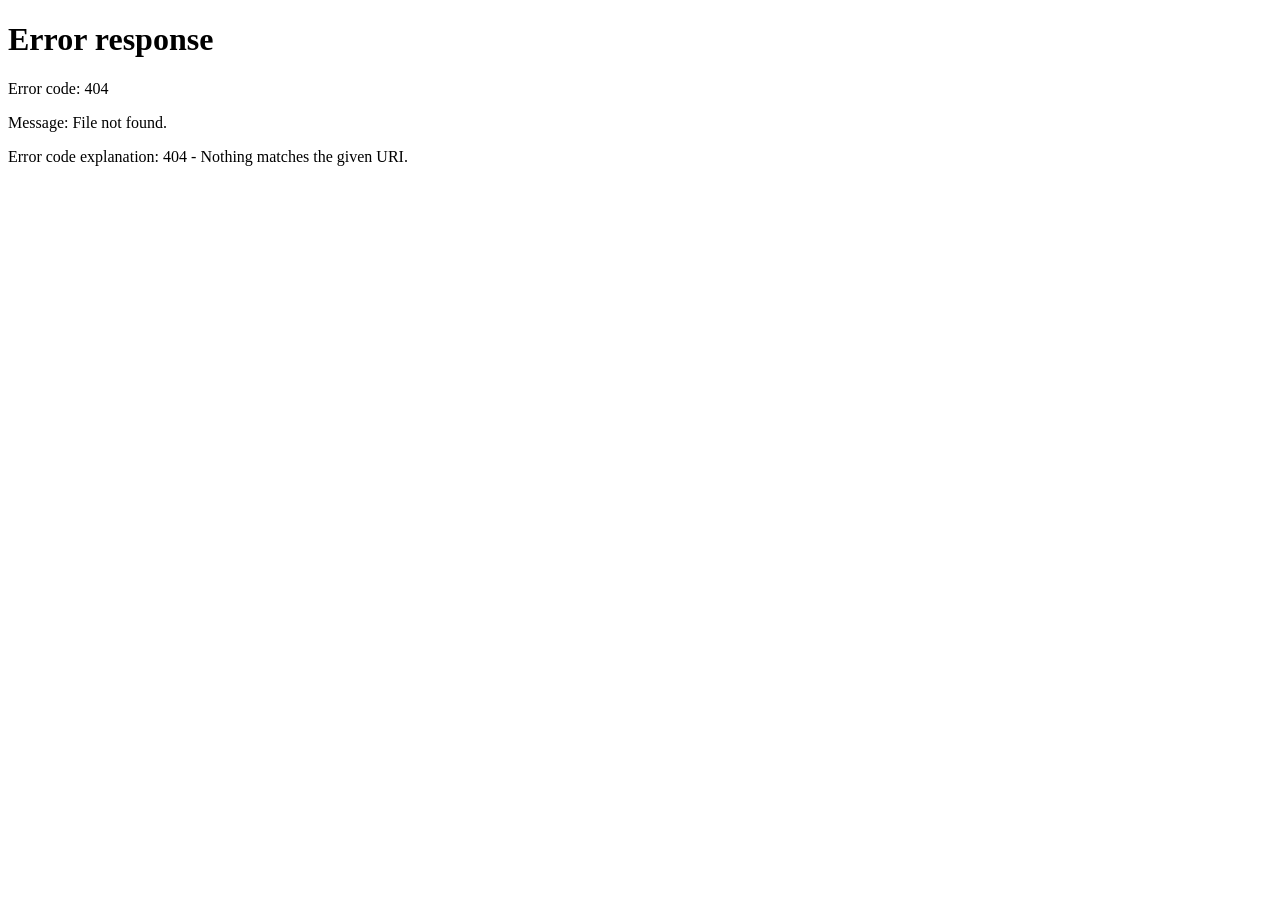
==== commit 7eca74f9: "Create index.html" ====
--- a/index.html
+++ b/index.html
@@ -4,10 +4,215 @@
     <meta charset="UTF-8">
     <meta name="viewport" content="width=device-width, initial-scale=1.0">
     <title>Football Stats Pro</title>
+    <link rel="stylesheet" href="design.css">
+    <script src="data.js"></script>
+    <script src="navigation.js"></script>
 </head>
 <body>
-    <h1>Football Stats Pro</h1>
-    <p>Сайт работает!</p>
-    <a href="clubs.html">Войти</a>
+    <div id="auth-screen">
+        <div class="auth-window">
+            <div id="as-welcome" class="auth-subscreen active">
+                <div class="auth-icon">⚽</div>
+                <h2 class="auth-title">Football Stats Pro</h2>
+                <p class="auth-desc">Отслеживай свою карьеру, вступай в клубы и соревнуйся с друзьями</p>
+                <button class="auth-btn auth-btn-primary" onclick="switchAuthSubscreen('as-login')">Войти в аккаунт</button>
+                <div class="auth-divider"><span>или</span></div>
+                <button class="auth-btn auth-btn-outline" onclick="switchAuthSubscreen('as-register')">Создать новый аккаунт</button>
+            </div>
+            
+            <div id="as-register" class="auth-subscreen">
+                <h2 class="auth-title">Регистрация</h2>
+                <p class="auth-desc">Создайте профиль и начните отслеживать свою статистику</p>
+                <div id="error-register" class="auth-error"></div>
+                <input type="email" class="auth-input" id="reg-email" placeholder="Электронная почта">
+                <input type="text" class="auth-input" id="reg-name" placeholder="Игровой никнейм">
+                <input type="text" class="auth-input" id="reg-hashtag" placeholder="Хэштег (#1234)">
+                <select class="auth-input" id="reg-nat">
+                    <option value="🇰🇿">🇰🇿 Казахстан</option>
+                    <option value="🇷🇺">🇷🇺 Россия</option>
+                    <option value="🇩🇪">🇩🇪 Германия</option>
+                    <option value="🇪🇸">🇪🇸 Испания</option>
+                    <option value="🇬🇧">🇬🇧 Англия</option>
+                    <option value="🇫🇷">🇫🇷 Франция</option>
+                </select>
+                <input type="password" class="auth-input" id="reg-pass" placeholder="Придумайте пароль">
+                <input type="password" class="auth-input" id="reg-pass-confirm" placeholder="Повторите пароль">
+                <button class="auth-btn auth-btn-success" onclick="handleRegisterSubmit()">Далее</button>
+                <a class="auth-link" onclick="switchAuthSubscreen('as-welcome')">Назад</a>
+            </div>
+            
+            <div id="as-code" class="auth-subscreen">
+                <h2 class="auth-title">Подтверждение</h2>
+                <p class="auth-desc" id="code-screen-desc">Код отправлен на почту. (Для теста: <b id="test-code-display"></b>)</p>
+                <div id="error-code" class="auth-error"></div>
+                <input type="text" class="auth-input" id="auth-digit-code" placeholder="0 0 0 0 0 0" maxlength="6" style="text-align:center; font-size:28px; letter-spacing:8px; font-weight:700;">
+                <button class="auth-btn auth-btn-primary" onclick="handleCodeVerify()">Подтвердить код</button>
+                <a class="auth-link" onclick="cancelCodeFlow()">Отмена</a>
+            </div>
+            
+            <div id="as-login" class="auth-subscreen">
+                <h2 class="auth-title">Вход в аккаунт</h2>
+                <p class="auth-desc">Введите свои данные для входа в профиль</p>
+                <div id="error-login" class="auth-error"></div>
+                <input type="email" class="auth-input" id="login-email" placeholder="Электронная почта">
+                <input type="password" class="auth-input" id="login-pass" placeholder="Пароль">
+                <button class="auth-btn auth-btn-primary" onclick="handleLoginSubmit()">Войти</button>
+                <a class="auth-link" style="font-size:13px; color:var(--text-light);" onclick="handleForgotPasswordClick()">Забыли пароль?</a>
+                <br>
+                <a class="auth-link" onclick="switchAuthSubscreen('as-welcome')">Назад</a>
+            </div>
+            
+            <div id="as-recovery-choice" class="auth-subscreen">
+                <h2 class="auth-title">Личность подтверждена</h2>
+                <p class="auth-desc">Хотите изменить пароль или сразу войти?</p>
+                <button class="auth-btn auth-btn-primary" onclick="switchAuthSubscreen('as-change-password')">Поменять пароль</button>
+                <button class="auth-btn auth-btn-outline" style="margin-top:10px;" onclick="loginUserDirectly()">Продолжить вход</button>
+            </div>
+            
+            <div id="as-change-password" class="auth-subscreen">
+                <h2 class="auth-title">Новый пароль</h2>
+                <p class="auth-desc">Придумайте и подтвердите новый пароль</p>
+                <div id="error-change-pass" class="auth-error"></div>
+                <input type="password" class="auth-input" id="new-password-val" placeholder="Новый пароль (мин. 8 символов)">
+                <input type="password" class="auth-input" id="new-password-confirm" placeholder="Повторите новый пароль">
+                <button class="auth-btn auth-btn-success" onclick="handleChangePasswordSubmit()">Сохранить и войти</button>
+            </div>
+        </div>
+    </div>
+
+    <div id="modal-alert" class="custom-modal-overlay">
+        <div class="custom-modal">
+            <h3 id="alert-title">Внимание</h3>
+            <p id="alert-message"></p>
+            <button class="btn btn-primary" style="width:100%;" onclick="document.getElementById('modal-alert').style.display='none'">ОК</button>
+        </div>
+    </div>
+
+    <script>
+        let authFlowContext = { action: "", email: "", tempRegData: {}, generatedCode: "" };
+        
+        const activeEmail = localStorage.getItem('football_tracker_pro_v4_active_email');
+        if (activeEmail && window.AppData && window.AppData.usersDatabase && window.AppData.usersDatabase[activeEmail]) {
+            window.location.href = 'clubs.html';
+        }
+        
+        function switchAuthSubscreen(id) {
+            document.querySelectorAll('.auth-subscreen').forEach(s => s.classList.remove('active'));
+            document.getElementById(id).classList.add('active');
+            document.querySelectorAll('.auth-error').forEach(e => e.style.display = 'none');
+        }
+        
+        function showAuthError(el, msg) {
+            document.getElementById(el).innerText = msg;
+            document.getElementById(el).style.display = 'block';
+        }
+        
+        function handleRegisterSubmit() {
+            const email = document.getElementById('reg-email').value.trim().toLowerCase();
+            const name = document.getElementById('reg-name').value.trim();
+            const hashtag = document.getElementById('reg-hashtag').value.trim();
+            const nat = document.getElementById('reg-nat').value;
+            const pass = document.getElementById('reg-pass').value;
+            const pass2 = document.getElementById('reg-pass-confirm').value;
+            
+            if (!email) { showAuthError('error-register', 'Введите адрес электронной почты'); return; }
+            if (!email.includes('@')) { showAuthError('error-register', 'Некорректный формат почты'); return; }
+            if (!name) { showAuthError('error-register', 'Введите игровой никнейм'); return; }
+            if (!hashtag) { showAuthError('error-register', 'Введите ваш хэштег'); return; }
+            if (!hashtag.startsWith('#') || hashtag.length < 2) { showAuthError('error-register', 'Хэштег должен начинаться с #'); return; }
+            if (!pass) { showAuthError('error-register', 'Придумайте пароль'); return; }
+            if (pass.length < 8) { showAuthError('error-register', 'Пароль должен содержать минимум 8 символов'); return; }
+            if (!/[A-ZА-Я]/.test(pass)) { showAuthError('error-register', 'Пароль должен содержать заглавную букву'); return; }
+            if (!/\d/.test(pass)) { showAuthError('error-register', 'Пароль должен содержать цифру'); return; }
+            if (pass !== pass2) { showAuthError('error-register', 'Пароли не совпадают'); return; }
+            if (window.AppData.usersDatabase[email]) { showAuthError('error-register', 'Аккаунт уже зарегистрирован'); return; }
+            
+            const code = Math.floor(100000 + Math.random() * 900000).toString();
+            authFlowContext = {
+                action: "register",
+                email,
+                generatedCode: code,
+                tempRegData: {
+                    password: pass,
+                    profile: { name, hashtag, photo: "", nationality: nat, position: "НАП", exp: 0, created: new Date().toISOString().split('T')[0] },
+                    clubs: []
+                }
+            };
+            
+            document.getElementById('test-code-display').innerText = code;
+            switchAuthSubscreen('as-code');
+        }
+        
+        function handleCodeVerify() {
+            const inputCode = document.getElementById('auth-digit-code').value.trim();
+            if (!inputCode) { showAuthError('error-code', 'Введите код'); return; }
+            if (inputCode !== authFlowContext.generatedCode) { showAuthError('error-code', 'Неверный код'); return; }
+            
+            if (authFlowContext.action === "register") {
+                window.AppData.usersDatabase[authFlowContext.email] = {
+                    password: authFlowContext.tempRegData.password,
+                    profile: authFlowContext.tempRegData.profile,
+                    clubs: authFlowContext.tempRegData.clubs
+                };
+                window.AppData.activeUserEmail = authFlowContext.email;
+                localStorage.setItem('football_tracker_pro_v4_active_email', authFlowContext.email);
+                window.AppData.saveAll();
+                window.location.href = 'clubs.html';
+            } else if (authFlowContext.action === "recover") {
+                switchAuthSubscreen('as-recovery-choice');
+            }
+            
+            document.getElementById('auth-digit-code').value = '';
+        }
+        
+        function cancelCodeFlow() {
+            document.getElementById('auth-digit-code').value = '';
+            switchAuthSubscreen('as-welcome');
+        }
+        
+        function handleLoginSubmit() {
+            const email = document.getElementById('login-email').value.trim().toLowerCase();
+            const pass = document.getElementById('login-pass').value;
+            
+            if (!email) { showAuthError('error-login', 'Введите почту'); return; }
+            if (!pass) { showAuthError('error-login', 'Введите пароль'); return; }
+            if (!window.AppData.usersDatabase[email]) { showAuthError('error-login', 'Аккаунт не найден'); return; }
+            if (window.AppData.usersDatabase[email].password !== pass) { showAuthError('error-login', 'Неверный пароль'); return; }
+            
+            window.AppData.activeUserEmail = email;
+            localStorage.setItem('football_tracker_pro_v4_active_email', email);
+            window.location.href = 'clubs.html';
+        }
+        
+        function handleForgotPasswordClick() {
+            const email = document.getElementById('login-email').value.trim().toLowerCase();
+            if (!email) { showAuthError('error-login', 'Введите почту выше'); return; }
+            if (!window.AppData.usersDatabase[email]) { showAuthError('error-login', 'Аккаунт не найден'); return; }
+            
+            const code = Math.floor(100000 + Math.random() * 900000).toString();
+            authFlowContext = { action: "recover", email, generatedCode: code, tempRegData: {} };
+            document.getElementById('test-code-display').innerText = code;
+            switchAuthSubscreen('as-code');
+        }
+        
+        function loginUserDirectly() {
+            window.AppData.activeUserEmail = authFlowContext.email;
+            localStorage.setItem('football_tracker_pro_v4_active_email', authFlowContext.email);
+            window.location.href = 'clubs.html';
+        }
+        
+        function handleChangePasswordSubmit() {
+            const p1 = document.getElementById('new-password-val').value;
+            const p2 = document.getElementById('new-password-confirm').value;
+            
+            if (!p1) { showAuthError('error-change-pass', 'Введите пароль'); return; }
+            if (p1.length < 8) { showAuthError('error-change-pass', 'Минимум 8 символов'); return; }
+            if (p1 !== p2) { showAuthError('error-change-pass', 'Пароли не совпадают'); return; }
+            
+            window.AppData.usersDatabase[authFlowContext.email].password = p1;
+            window.AppData.saveAll();
+            loginUserDirectly();
+        }
+    </script>
 </body>
 </html>
--- a/design.css
+++ b/design.css
@@ -0,0 +1,2369 @@
+/* design.css - Football Stats Pro - Complete Styles */
+:root {
+    --bg-color: #f8fafc;
+    --card-bg: #ffffff;
+    --primary: #3b82f6;
+    --primary-hover: #2563eb;
+    --success: #10b981;
+    --danger: #ef4444;
+    --text-dark: #0f172a;
+    --text-light: #64748b;
+    --border-color: #e2e8f0;
+    --shadow-sm: 0 2px 4px rgba(0,0,0,0.02);
+    --shadow-md: 0 10px 30px rgba(0,0,0,0.04);
+    --shadow-lg: 0 20px 40px rgba(15,23,42,0.08);
+    --border-radius: 16px;
+    --gold: #fbbf24;
+    --silver: #94a3b8;
+    --bronze: #d97706;
+}
+
+* {
+    margin: 0;
+    padding: 0;
+    box-sizing: border-box;
+    font-family: 'Bahnschrift', 'Bahnschrift SemiCondensed', -apple-system, BlinkMacSystemFont, 'Segoe UI', Roboto, sans-serif;
+}
+
+body {
+    background-color: var(--bg-color);
+    color: var(--text-dark);
+    overflow-x: hidden;
+    -webkit-font-smoothing: antialiased;
+    font-weight: 500;
+}
+
+/* Tab Switcher */
+.tab-switcher {
+    display: flex;
+    justify-content: center;
+    gap: 4px;
+    background: #e2e8f0;
+    border-radius: 14px;
+    padding: 4px;
+    max-width: 400px;
+    margin: 0 auto 20px;
+}
+
+.tab-btn {
+    flex: 1;
+    padding: 12px 20px;
+    border: none;
+    border-radius: 12px;
+    cursor: pointer;
+    font-weight: 600;
+    font-size: 16px;
+    transition: all 0.3s ease;
+    background: transparent;
+    color: var(--text-light);
+    text-align: center;
+}
+
+.tab-btn.active {
+    background: white;
+    color: var(--primary);
+    box-shadow: 0 2px 8px rgba(0,0,0,0.08);
+}
+
+/* Auth Screen */
+#auth-screen {
+    position: fixed;
+    top: 0;
+    left: 0;
+    width: 100%;
+    height: 100%;
+    background: linear-gradient(135deg, #0f172a 0%, #1e293b 50%, #0f172a 100%);
+    z-index: 5000;
+    display: flex;
+    align-items: center;
+    justify-content: center;
+    padding: 20px;
+}
+
+.auth-window {
+    background: rgba(255,255,255,0.95);
+    backdrop-filter: blur(10px);
+    border-radius: 24px;
+    padding: 40px 32px;
+    width: 100%;
+    max-width: 420px;
+    box-shadow: 0 25px 50px rgba(0,0,0,0.25);
+    color: var(--text-dark);
+    border: 1px solid rgba(255,255,255,0.3);
+}
+
+.auth-subscreen {
+    display: none;
+    flex-direction: column;
+}
+
+.auth-subscreen.active {
+    display: flex;
+}
+
+.auth-icon {
+    font-size: 40px;
+    text-align: center;
+    margin-bottom: 16px;
+}
+
+.auth-title {
+    font-size: 26px;
+    font-weight: 700;
+    text-align: center;
+    margin-bottom: 6px;
+    letter-spacing: -0.5px;
+    background: linear-gradient(135deg, #3b82f6, #8b5cf6);
+    -webkit-background-clip: text;
+    -webkit-text-fill-color: transparent;
+}
+
+.auth-desc {
+    font-size: 14px;
+    color: var(--text-light);
+    text-align: center;
+    margin-bottom: 28px;
+    line-height: 1.5;
+}
+
+.auth-error {
+    color: var(--danger);
+    font-size: 13px;
+    font-weight: 600;
+    margin-top: -6px;
+    margin-bottom: 12px;
+    display: none;
+    text-align: center;
+    background: #fef2f2;
+    padding: 10px;
+    border-radius: 8px;
+    border: 1px solid #fecaca;
+}
+
+.auth-link {
+    color: var(--primary);
+    font-weight: 600;
+    cursor: pointer;
+    text-decoration: none;
+    font-size: 14px;
+    text-align: center;
+    margin-top: 16px;
+    display: inline-block;
+    transition: color 0.2s;
+}
+
+.auth-link:hover {
+    color: var(--primary-hover);
+    text-decoration: underline;
+}
+
+.auth-input {
+    width: 100%;
+    padding: 14px 16px;
+    margin: 8px 0;
+    border: 2px solid #e2e8f0;
+    border-radius: 12px;
+    font-size: 15px;
+    outline: none;
+    transition: all 0.2s;
+    color: var(--text-dark);
+    background: #f8fafc;
+}
+
+.auth-input:focus {
+    border-color: var(--primary);
+    background: white;
+    box-shadow: 0 0 0 4px rgba(59,130,246,0.1);
+}
+
+.auth-btn {
+    width: 100%;
+    padding: 14px;
+    border: none;
+    border-radius: 12px;
+    cursor: pointer;
+    font-weight: 600;
+    font-size: 16px;
+    transition: all 0.3s ease;
+    text-align: center;
+    display: flex;
+    align-items: center;
+    justify-content: center;
+    gap: 8px;
+    margin-top: 12px;
+    letter-spacing: 0.3px;
+}
+
+.auth-btn-primary {
+    background: linear-gradient(135deg, #3b82f6, #2563eb);
+    color: white;
+    box-shadow: 0 4px 15px rgba(59,130,246,0.3);
+}
+
+.auth-btn-primary:hover {
+    transform: translateY(-2px);
+    box-shadow: 0 6px 20px rgba(59,130,246,0.4);
+}
+
+.auth-btn-success {
+    background: linear-gradient(135deg, #10b981, #059669);
+    color: white;
+    box-shadow: 0 4px 15px rgba(16,185,129,0.3);
+}
+
+.auth-btn-success:hover {
+    transform: translateY(-2px);
+    box-shadow: 0 6px 20px rgba(16,185,129,0.4);
+}
+
+.auth-btn-outline {
+    background: white;
+    color: var(--primary);
+    border: 2px solid var(--primary);
+}
+
+.auth-btn-outline:hover {
+    background: #eff6ff;
+    transform: translateY(-2px);
+}
+
+.auth-divider {
+    display: flex;
+    align-items: center;
+    margin: 20px 0;
+    color: var(--text-light);
+    font-size: 12px;
+    font-weight: 600;
+    text-transform: uppercase;
+}
+
+.auth-divider::before,
+.auth-divider::after {
+    content: '';
+    flex: 1;
+    border-bottom: 1px solid var(--border-color);
+}
+
+.auth-divider span {
+    margin: 0 12px;
+}
+
+/* Profile Widget */
+#profile-widget {
+    position: fixed;
+    top: 20px;
+    right: 20px;
+    z-index: 1000;
+    display: none;
+    align-items: center;
+    gap: 12px;
+}
+
+.profile-btn {
+    background: var(--card-bg);
+    padding: 8px 16px;
+    border-radius: 50px;
+    box-shadow: var(--shadow-md);
+    cursor: pointer;
+    display: flex;
+    align-items: center;
+    gap: 12px;
+    border: 1px solid var(--border-color);
+    transition: all 0.3s cubic-bezier(0.4, 0, 0.2, 1);
+}
+
+.profile-btn:hover {
+    transform: translateY(-2px);
+    box-shadow: var(--shadow-lg);
+    border-color: #cbd5e1;
+}
+
+.avatar-mini {
+    width: 36px;
+    height: 36px;
+    border-radius: 50%;
+    object-fit: cover;
+    background: #f1f5f9;
+    display: flex;
+    align-items: center;
+    justify-content: center;
+    font-weight: 600;
+    border: 2px solid #e2e8f0;
+    overflow: hidden;
+    position: relative;
+}
+
+.avatar-mini .online-dot {
+    position: absolute;
+    bottom: 0;
+    right: 0;
+    width: 10px;
+    height: 10px;
+    background: #10b981;
+    border-radius: 50%;
+    border: 2px solid white;
+}
+
+.msg-btn {
+    background: var(--card-bg);
+    padding: 8px 16px;
+    border-radius: 50px;
+    box-shadow: var(--shadow-md);
+    cursor: pointer;
+    display: flex;
+    align-items: center;
+    gap: 8px;
+    border: 1px solid var(--border-color);
+    transition: all 0.3s;
+    position: relative;
+}
+
+.msg-btn:hover {
+    transform: translateY(-2px);
+    box-shadow: var(--shadow-lg);
+}
+
+.msg-badge {
+    position: absolute;
+    top: -4px;
+    right: -4px;
+    background: var(--danger);
+    color: white;
+    font-size: 10px;
+    font-weight: 700;
+    width: 18px;
+    height: 18px;
+    border-radius: 50%;
+    display: flex;
+    align-items: center;
+    justify-content: center;
+}
+
+/* Pages */
+.page {
+    display: none;
+    min-height: 100vh;
+    padding: 20px 20px 60px;
+    flex-direction: column;
+    align-items: center;
+    animation: pageFadeIn 0.4s cubic-bezier(0.4, 0, 0.2, 1);
+}
+
+.page.active {
+    display: flex;
+}
+
+@keyframes pageFadeIn {
+    from {
+        opacity: 0;
+        transform: translateY(8px);
+    }
+    to {
+        opacity: 1;
+        transform: translateY(0);
+    }
+}
+
+/* Window */
+.window {
+    background: var(--card-bg);
+    border-radius: var(--border-radius);
+    box-shadow: var(--shadow-md);
+    width: 100%;
+    max-width: 640px;
+    padding: 32px;
+    position: relative;
+    border: 1px solid var(--border-color);
+}
+
+/* Buttons */
+.btn {
+    padding: 12px 24px;
+    border: none;
+    border-radius: 10px;
+    cursor: pointer;
+    font-weight: 600;
+    font-size: 15px;
+    transition: all 0.2s ease;
+    text-align: center;
+    display: inline-flex;
+    align-items: center;
+    justify-content: center;
+    gap: 8px;
+}
+
+.btn-primary {
+    background: var(--primary);
+    color: white;
+}
+
+.btn-primary:hover {
+    background: var(--primary-hover);
+    transform: translateY(-1px);
+}
+
+.btn-success {
+    background: var(--success);
+    color: white;
+}
+
+.btn-success:hover {
+    background: #059669;
+    transform: translateY(-1px);
+}
+
+.btn-danger {
+    background: var(--danger);
+    color: white;
+}
+
+.btn-danger:hover {
+    background: #dc2626;
+    transform: translateY(-1px);
+}
+
+.back-btn {
+    position: absolute;
+    top: 20px;
+    left: 20px;
+    background: #f1f5f9;
+    border: none;
+    font-size: 18px;
+    width: 36px;
+    height: 36px;
+    border-radius: 50%;
+    cursor: pointer;
+    color: var(--text-light);
+    display: flex;
+    align-items: center;
+    justify-content: center;
+    transition: background 0.2s;
+    z-index: 10;
+}
+
+.back-btn:hover {
+    background: #e2e8f0;
+    color: var(--text-dark);
+}
+
+.settings-btn {
+    position: absolute;
+    top: 20px;
+    right: 60px;
+    width: 36px;
+    height: 36px;
+    border-radius: 50%;
+    background: #f1f5f9;
+    border: none;
+    font-size: 18px;
+    cursor: pointer;
+    display: flex;
+    align-items: center;
+    justify-content: center;
+    transition: background 0.2s;
+    z-index: 10;
+}
+
+.settings-btn:hover {
+    background: #e2e8f0;
+}
+
+/* Inputs */
+input[type="text"],
+input[type="password"],
+input[type="email"],
+select {
+    width: 100%;
+    padding: 12px 16px;
+    margin: 10px 0;
+    border: 1px solid #cbd5e1;
+    border-radius: 10px;
+    font-size: 15px;
+    outline: none;
+    transition: border-color 0.2s;
+    color: var(--text-dark);
+    background: #ffffff;
+}
+
+input:focus,
+select:focus {
+    border-color: var(--primary);
+    box-shadow: 0 0 0 3px rgba(59,130,246,0.15);
+}
+
+/* Toggle Buttons */
+.toggle-btn {
+    background: #f1f5f9;
+    border: 1px solid #cbd5e1;
+    padding: 10px 20px;
+    border-radius: 20px;
+    cursor: pointer;
+    font-weight: 600;
+    color: var(--text-light);
+    transition: all 0.2s ease;
+    font-size: 14px;
+    min-width: 70px;
+    text-align: center;
+    outline: none;
+}
+
+.toggle-btn.active {
+    background: var(--success);
+    color: white;
+    border-color: #059669;
+    box-shadow: 0 4px 10px rgba(16,185,129,0.2);
+}
+
+/* Modal Overlay */
+.custom-modal-overlay {
+    position: fixed;
+    top: 0;
+    left: 0;
+    width: 100%;
+    height: 100%;
+    background: rgba(15,23,42,0.4);
+    backdrop-filter: blur(4px);
+    z-index: 3000;
+    display: none;
+    align-items: center;
+    justify-content: center;
+    animation: modalFade 0.2s ease;
+}
+
+.custom-modal {
+    background: white;
+    border-radius: var(--border-radius);
+    box-shadow: var(--shadow-lg);
+    width: 90%;
+    max-width: 420px;
+    padding: 28px;
+    position: relative;
+    border: 1px solid var(--border-color);
+    text-align: center;
+    color: var(--text-dark);
+    max-height: 80vh;
+    overflow-y: auto;
+}
+
+@keyframes modalFade {
+    from { opacity: 0; }
+    to { opacity: 1; }
+}
+
+/* Slots */
+.slot {
+    border: 2px dashed #cbd5e1;
+    padding: 24px;
+    border-radius: 14px;
+    margin-bottom: 16px;
+    cursor: pointer;
+    display: flex;
+    align-items: center;
+    justify-content: space-between;
+    gap: 16px;
+    background: #f8fafc;
+    transition: all 0.2s ease;
+    color: var(--text-dark);
+}
+
+.slot.filled {
+    border-style: solid;
+    border-color: var(--border-color);
+    background: var(--card-bg);
+    box-shadow: var(--shadow-sm);
+}
+
+.slot:hover {
+    border-color: var(--primary);
+    background: #f0f7ff;
+    transform: translateY(-1px);
+}
+
+.plus-icon {
+    font-size: 22px;
+    font-weight: 600;
+    color: var(--primary);
+    background: #e0f2fe;
+    width: 36px;
+    height: 36px;
+    border-radius: 50%;
+    display: flex;
+    align-items: center;
+    justify-content: center;
+}
+
+.club-logo-mini {
+    width: 44px;
+    height: 44px;
+    object-fit: contain;
+    border-radius: 8px;
+}
+
+.info-btn-circle {
+    width: 32px;
+    height: 32px;
+    border-radius: 50%;
+    background: #e2e8f0;
+    border: none;
+    font-weight: 600;
+    cursor: pointer;
+    font-size: 16px;
+    display: flex;
+    align-items: center;
+    justify-content: center;
+    transition: background 0.2s;
+}
+
+.info-btn-circle:hover {
+    background: #cbd5e1;
+}
+
+/* Member Slots */
+.member-slot {
+    display: flex;
+    align-items: center;
+    gap: 12px;
+    padding: 10px;
+    background: #f8fafc;
+    border-radius: 12px;
+    margin-bottom: 8px;
+    border: 1px solid #e2e8f0;
+    cursor: pointer;
+    transition: all 0.2s;
+}
+
+.member-slot:hover {
+    background: #f0f7ff;
+    border-color: var(--primary);
+}
+
+/* Role Badges */
+.role-badge {
+    font-size: 11px;
+    font-weight: 700;
+    padding: 2px 8px;
+    border-radius: 6px;
+    background: #e0f2fe;
+    color: var(--primary);
+}
+
+.role-badge.owner {
+    background: #fef3c7;
+    color: #92400e;
+}
+
+.role-badge.captain {
+    background: #dbeafe;
+    color: #1e40af;
+}
+
+.role-badge.best {
+    background: #fce7f3;
+    color: #9d174d;
+}
+
+.role-badge.admin {
+    background: #d1fae5;
+    color: #065f46;
+}
+
+/* Search Bar */
+.search-bar {
+    position: sticky;
+    top: 0;
+    background: white;
+    padding-bottom: 12px;
+    z-index: 5;
+    margin-bottom: 8px;
+    border-radius: 12px;
+}
+
+/* Divider */
+.divider {
+    display: flex;
+    align-items: center;
+    margin: 20px 0;
+    color: var(--text-light);
+    font-weight: 700;
+    font-size: 13px;
+    text-transform: uppercase;
+    letter-spacing: 1px;
+}
+
+.divider::before,
+.divider::after {
+    content: '';
+    flex: 1;
+    border-bottom: 1px solid var(--border-color);
+}
+
+.divider span {
+    margin: 0 12px;
+}
+
+/* League Cards Horizontal */
+.leagues-list {
+    display: flex;
+    flex-direction: column;
+    gap: 12px;
+}
+
+.league-card-horizontal {
+    background: linear-gradient(135deg, #1e293b 0%, #0f172a 50%, #1e3a5f 100%);
+    border: 2px solid #3b82f6;
+    border-radius: 20px;
+    padding: 20px 24px;
+    display: flex;
+    align-items: center;
+    gap: 18px;
+    cursor: pointer;
+    transition: all 0.4s cubic-bezier(0.4, 0, 0.2, 1);
+    position: relative;
+    overflow: hidden;
+    animation: featuredAppear 0.6s ease forwards;
+    opacity: 0;
+}
+
+.league-card-horizontal:nth-child(1) { animation-delay: 0.05s; }
+.league-card-horizontal:nth-child(2) { animation-delay: 0.1s; }
+.league-card-horizontal:nth-child(3) { animation-delay: 0.15s; }
+
+@keyframes featuredAppear {
+    from {
+        opacity: 0;
+        transform: translateX(-20px);
+    }
+    to {
+        opacity: 1;
+        transform: translateX(0);
+    }
+}
+
+.league-card-horizontal::before {
+    content: '';
+    position: absolute;
+    top: -30%;
+    right: -20%;
+    width: 200px;
+    height: 200px;
+    background: radial-gradient(circle, rgba(59,130,246,0.15) 0%, transparent 70%);
+    transition: all 0.5s ease;
+}
+
+.league-card-horizontal:hover {
+    transform: translateY(-4px) scale(1.02);
+    border-color: #60a5fa;
+    box-shadow: 0 20px 40px rgba(59,130,246,0.3);
+}
+
+.league-card-horizontal:hover::before {
+    top: -20%;
+    right: -10%;
+    background: radial-gradient(circle, rgba(59,130,246,0.25) 0%, transparent 70%);
+}
+
+.league-card-horizontal .ll-logo {
+    width: 64px;
+    height: 64px;
+    border-radius: 16px;
+    background: linear-gradient(135deg, #1e40af, #3b82f6);
+    display: flex;
+    align-items: center;
+    justify-content: center;
+    font-size: 28px;
+    border: 2px solid #60a5fa;
+    box-shadow: 0 6px 15px rgba(59,130,246,0.3);
+    flex-shrink: 0;
+}
+
+.league-card-horizontal .ll-info {
+    flex: 1;
+    color: white;
+}
+
+.league-card-horizontal .ll-name {
+    font-size: 15px;
+    font-weight: 700;
+    margin-bottom: 6px;
+}
+
+.league-card-horizontal .ll-stats {
+    display: flex;
+    gap: 16px;
+}
+
+.league-card-horizontal .ll-stat {
+    text-align: center;
+}
+
+.league-card-horizontal .ll-stat-num {
+    font-size: 18px;
+    font-weight: 700;
+    color: #60a5fa;
+}
+
+.league-card-horizontal .ll-stat-label {
+    font-size: 9px;
+    color: #94a3b8;
+    text-transform: uppercase;
+}
+
+.league-card-horizontal .ll-socials {
+    display: flex;
+    gap: 6px;
+    flex-shrink: 0;
+}
+
+.social-btn {
+    width: 32px;
+    height: 32px;
+    border-radius: 8px;
+    background: rgba(255,255,255,0.1);
+    border: 1px solid rgba(255,255,255,0.2);
+    cursor: pointer;
+    display: flex;
+    align-items: center;
+    justify-content: center;
+    font-size: 14px;
+    transition: all 0.2s;
+    color: white;
+}
+
+.social-btn:hover {
+    background: rgba(255,255,255,0.2);
+    border-color: rgba(255,255,255,0.4);
+}
+
+/* Notification Badge */
+.notification-badge {
+    position: absolute;
+    top: 10px;
+    right: 10px;
+    background: var(--danger);
+    color: white;
+    font-size: 10px;
+    font-weight: 700;
+    min-width: 20px;
+    height: 20px;
+    border-radius: 10px;
+    display: flex;
+    align-items: center;
+    justify-content: center;
+    padding: 0 6px;
+    z-index: 2;
+    box-shadow: 0 2px 8px rgba(239,68,68,0.4);
+}
+
+/* Search League Button */
+.search-league-btn {
+    background: var(--primary);
+    color: white;
+    border: none;
+    border-radius: 12px;
+    padding: 10px 16px;
+    cursor: pointer;
+    font-weight: 600;
+    font-size: 14px;
+    display: flex;
+    align-items: center;
+    gap: 8px;
+    transition: all 0.2s;
+    margin-bottom: 12px;
+}
+
+.search-league-btn:hover {
+    background: var(--primary-hover);
+    transform: translateY(-1px);
+}
+
+/* Join League Bar */
+.join-league-bar {
+    position: fixed;
+    bottom: 0;
+    left: 0;
+    right: 0;
+    padding: 16px 20px 24px;
+    background: linear-gradient(transparent, rgba(248,250,252,0.95) 30%, #f8fafc);
+    z-index: 200;
+    display: flex;
+    justify-content: center;
+    animation: slideUp 0.5s ease;
+}
+
+@keyframes slideUp {
+    from { transform: translateY(100%); }
+    to { transform: translateY(0); }
+}
+
+.join-league-bar.hiding {
+    animation: slideDown 0.4s ease forwards;
+}
+
+@keyframes slideDown {
+    from { transform: translateY(0); opacity: 1; }
+    to { transform: translateY(100%); opacity: 0; }
+}
+
+.join-league-btn {
+    background: linear-gradient(135deg, #3b82f6, #2563eb);
+    color: white;
+    border: none;
+    padding: 16px 40px;
+    border-radius: 16px;
+    font-weight: 700;
+    font-size: 17px;
+    cursor: pointer;
+    box-shadow: 0 10px 30px rgba(59,130,246,0.4);
+    transition: all 0.3s;
+}
+
+.join-league-btn:hover {
+    transform: translateY(-2px);
+    box-shadow: 0 14px 35px rgba(59,130,246,0.5);
+}
+
+/* Trophy Slot */
+.trophy-slot {
+    background: linear-gradient(135deg, #fef3c7, #fde68a);
+    border: 2px solid #fbbf24;
+    border-radius: 16px;
+    padding: 16px;
+    margin: 8px 0;
+    display: flex;
+    align-items: center;
+    gap: 14px;
+    transition: all 0.3s ease;
+    box-shadow: 0 4px 12px rgba(251,191,36,0.15);
+}
+
+.trophy-slot:hover {
+    transform: translateY(-2px);
+    box-shadow: 0 6px 20px rgba(251,191,36,0.25);
+}
+
+.trophy-icon {
+    font-size: 32px;
+    width: 50px;
+    height: 50px;
+    background: linear-gradient(135deg, #fbbf24, #f59e0b);
+    border-radius: 50%;
+    display: flex;
+    align-items: center;
+    justify-content: center;
+    color: white;
+    box-shadow: 0 4px 10px rgba(245,158,11,0.3);
+}
+
+.trophy-info {
+    flex: 1;
+    text-align: left;
+}
+
+.trophy-info strong {
+    font-size: 15px;
+    color: #92400e;
+}
+
+.trophy-info small {
+    display: block;
+    color: #a16207;
+    font-size: 12px;
+    margin-top: 2px;
+}
+
+/* League Page Header */
+.league-page-header {
+    text-align: center;
+    margin-bottom: 20px;
+    animation: fadeDown 0.5s ease;
+}
+
+@keyframes fadeDown {
+    from {
+        opacity: 0;
+        transform: translateY(-10px);
+    }
+    to {
+        opacity: 1;
+        transform: translateY(0);
+    }
+}
+
+.league-page-logo {
+    width: 80px;
+    height: 80px;
+    border-radius: 20px;
+    background: linear-gradient(135deg, #eff6ff, #dbeafe);
+    display: flex;
+    align-items: center;
+    justify-content: center;
+    font-size: 36px;
+    margin: 0 auto 10px;
+    border: 2px solid #bfdbfe;
+    transition: transform 0.3s ease;
+}
+
+.league-page-logo:hover {
+    transform: scale(1.05);
+}
+
+.league-page-name {
+    font-size: 22px;
+    font-weight: 700;
+    margin-bottom: 10px;
+}
+
+.league-page-stats {
+    display: flex;
+    justify-content: center;
+    gap: 24px;
+    margin-bottom: 16px;
+}
+
+.stat-pill {
+    background: linear-gradient(135deg, #f8fafc, #f1f5f9);
+    border: 1px solid var(--border-color);
+    border-radius: 20px;
+    padding: 8px 20px;
+    font-size: 13px;
+    color: var(--text-light);
+    font-weight: 500;
+    transition: all 0.3s ease;
+    cursor: pointer;
+}
+
+.stat-pill strong {
+    color: var(--primary);
+    font-size: 17px;
+    font-weight: 700;
+}
+
+.stat-pill:hover {
+    border-color: var(--primary);
+    box-shadow: 0 4px 12px rgba(59,130,246,0.1);
+    transform: translateY(-1px);
+}
+
+/* Sub Tabs */
+.sub-tabs {
+    display: flex;
+    gap: 2px;
+    background: #e2e8f0;
+    border-radius: 12px;
+    padding: 3px;
+    margin-bottom: 20px;
+}
+
+.sub-tab {
+    flex: 1;
+    padding: 10px;
+    border: none;
+    border-radius: 10px;
+    cursor: pointer;
+    font-weight: 600;
+    font-size: 13px;
+    background: transparent;
+    color: var(--text-light);
+    transition: all 0.2s;
+}
+
+.sub-tab.active {
+    background: white;
+    color: var(--primary);
+    box-shadow: 0 1px 4px rgba(0,0,0,0.06);
+}
+
+.sub-tab:disabled {
+    opacity: 0.4;
+    cursor: not-allowed;
+}
+
+/* News Items */
+.news-item {
+    margin-bottom: 24px;
+    animation: fadeUp 0.4s ease forwards;
+    opacity: 0;
+}
+
+.news-item:nth-child(1) { animation-delay: 0.1s; }
+.news-item:nth-child(2) { animation-delay: 0.2s; }
+
+@keyframes fadeUp {
+    from {
+        opacity: 0;
+        transform: translateY(15px);
+    }
+    to {
+        opacity: 1;
+        transform: translateY(0);
+    }
+}
+
+.news-time-row {
+    display: flex;
+    align-items: center;
+    margin-bottom: 10px;
+}
+
+.news-time-row .line {
+    flex: 1;
+    height: 1px;
+    background: var(--border-color);
+}
+
+.news-time-row .time {
+    margin-left: 12px;
+    font-size: 11px;
+    color: var(--text-light);
+    font-weight: 600;
+    background: #f8fafc;
+    padding: 3px 10px;
+    border-radius: 10px;
+    border: 1px solid var(--border-color);
+}
+
+.news-images {
+    position: relative;
+    border-radius: 12px;
+    overflow: hidden;
+    margin-bottom: 10px;
+    background: #f1f5f9;
+}
+
+.news-images img {
+    width: 100%;
+    max-height: 250px;
+    object-fit: cover;
+    display: block;
+}
+
+.news-img-nav {
+    position: absolute;
+    top: 50%;
+    transform: translateY(-50%);
+    background: rgba(0,0,0,0.5);
+    color: white;
+    border: none;
+    width: 28px;
+    height: 28px;
+    border-radius: 50%;
+    cursor: pointer;
+    font-size: 14px;
+    display: flex;
+    align-items: center;
+    justify-content: center;
+    opacity: 0;
+    transition: opacity 0.2s;
+}
+
+.news-images:hover .news-img-nav {
+    opacity: 1;
+}
+
+.news-img-nav.prev {
+    left: 8px;
+}
+
+.news-img-nav.next {
+    right: 8px;
+}
+
+.news-dots {
+    display: flex;
+    justify-content: center;
+    gap: 6px;
+    margin-bottom: 8px;
+}
+
+.news-dot {
+    width: 6px;
+    height: 6px;
+    border-radius: 50%;
+    background: #cbd5e1;
+    transition: all 0.2s;
+}
+
+.news-dot.active {
+    background: var(--primary);
+    width: 16px;
+    border-radius: 3px;
+}
+
+.news-title {
+    font-weight: 700;
+    font-size: 16px;
+    margin-bottom: 6px;
+    text-align: center;
+}
+
+.news-divider {
+    height: 1px;
+    background: #e2e8f0;
+    margin-bottom: 8px;
+}
+
+.news-preview {
+    font-size: 13px;
+    color: var(--text-light);
+    line-height: 1.5;
+    text-align: center;
+}
+
+.news-full {
+    font-size: 13px;
+    color: var(--text-dark);
+    line-height: 1.5;
+    display: none;
+    text-align: center;
+    animation: expandIn 0.3s ease;
+}
+
+@keyframes expandIn {
+    from { opacity: 0; max-height: 0; }
+    to { opacity: 1; max-height: 500px; }
+}
+
+.news-toggle-btn {
+    background: none;
+    border: none;
+    color: var(--primary);
+    cursor: pointer;
+    font-size: 18px;
+    padding: 4px 8px;
+    margin-top: 4px;
+    display: flex;
+    align-items: center;
+    justify-content: center;
+    width: 100%;
+    transition: transform 0.2s;
+}
+
+.news-toggle-btn:hover {
+    transform: scale(1.2);
+}
+
+/* Standings Table */
+.standings-table {
+    width: 100%;
+    border-collapse: collapse;
+}
+
+.standings-row {
+    display: flex;
+    align-items: center;
+    padding: 12px 16px;
+    border-bottom: 1px solid var(--border-color);
+    transition: background 0.2s;
+    cursor: pointer;
+    border-radius: 8px;
+}
+
+.standings-row:hover {
+    background: #f8fafc;
+}
+
+.standings-row.gold {
+    background: linear-gradient(90deg, #fef3c7, #fffbeb);
+}
+
+.standings-row.silver {
+    background: linear-gradient(90deg, #f1f5f9, #f8fafc);
+}
+
+.standings-row.bronze {
+    background: linear-gradient(90deg, #fef7ed, #fffbeb);
+}
+
+.standings-pos {
+    width: 36px;
+    height: 36px;
+    border-radius: 50%;
+    display: flex;
+    align-items: center;
+    justify-content: center;
+    font-weight: 700;
+    font-size: 16px;
+    margin-right: 12px;
+}
+
+.standings-pos.gold {
+    background: var(--gold);
+    color: #92400e;
+}
+
+.standings-pos.silver {
+    background: var(--silver);
+    color: #1e293b;
+}
+
+.standings-pos.bronze {
+    background: var(--bronze);
+    color: #fff;
+}
+
+.standings-pos.normal {
+    background: #f1f5f9;
+    color: var(--text-light);
+}
+
+.standings-club {
+    flex: 1;
+    display: flex;
+    align-items: center;
+    gap: 10px;
+}
+
+.standings-club img {
+    width: 32px;
+    height: 32px;
+    border-radius: 8px;
+    object-fit: contain;
+}
+
+.standings-club span {
+    font-weight: 600;
+    font-size: 14px;
+}
+
+.standings-stats {
+    display: flex;
+    gap: 16px;
+    font-size: 13px;
+    font-weight: 600;
+}
+
+.standings-stats span {
+    width: 28px;
+    text-align: center;
+}
+
+.standings-header {
+    display: flex;
+    align-items: center;
+    padding: 8px 16px;
+    font-size: 11px;
+    color: var(--text-light);
+    font-weight: 600;
+    text-transform: uppercase;
+}
+
+.standings-header .standings-pos {
+    font-size: 0;
+}
+
+.standings-header .standings-club {
+    flex: 1;
+}
+
+.standings-header .standings-stats span {
+    font-size: 11px;
+}
+
+/* Profile Styles */
+.profile-header {
+    display: flex;
+    align-items: center;
+    gap: 24px;
+    margin-bottom: 24px;
+}
+
+.profile-photo-wrapper {
+    position: relative;
+    width: 90px;
+    height: 90px;
+}
+
+.profile-photo {
+    width: 100%;
+    height: 100%;
+    border-radius: 50%;
+    object-fit: cover;
+    border: 3px solid var(--primary);
+    box-shadow: var(--shadow-sm);
+}
+
+.photo-upload-overlay {
+    position: absolute;
+    bottom: 0;
+    right: 0;
+    background: var(--primary);
+    color: white;
+    width: 28px;
+    height: 28px;
+    border-radius: 50%;
+    display: flex;
+    justify-content: center;
+    align-items: center;
+    cursor: pointer;
+    font-weight: 600;
+    border: 2px solid white;
+    box-shadow: var(--shadow-sm);
+}
+
+.settings-slot {
+    display: flex;
+    justify-content: space-between;
+    align-items: center;
+    padding: 16px;
+    border-bottom: 1px solid #f1f5f9;
+}
+
+.settings-slot:last-child {
+    border-bottom: none;
+}
+
+.settings-value {
+    font-weight: 600;
+    color: var(--primary);
+    cursor: pointer;
+    background: #eff6ff;
+    padding: 6px 14px;
+    border-radius: 8px;
+    transition: background 0.2s;
+}
+
+.settings-value:hover {
+    background: #dbeafe;
+}
+
+/* Experience Bar */
+.exp-container {
+    margin: 24px 0;
+    background: #f8fafc;
+    padding: 16px;
+    border-radius: 12px;
+    border: 1px solid #e2e8f0;
+}
+
+.exp-bar-bg {
+    width: 100%;
+    height: 14px;
+    background: #e2e8f0;
+    border-radius: 10px;
+    overflow: hidden;
+    margin-top: 8px;
+}
+
+.exp-bar-fill {
+    height: 100%;
+    background: linear-gradient(90deg, #3b82f6, #8b5cf6);
+    width: 0%;
+    transition: width 0.8s;
+}
+
+.exp-labels {
+    display: flex;
+    justify-content: space-between;
+    font-size: 12px;
+    margin-top: 6px;
+    color: var(--text-light);
+    font-weight: 500;
+}
+
+/* Chart Box */
+.chart-box {
+    background: #ffffff;
+    border: 1px solid var(--border-color);
+    border-radius: 14px;
+    padding: 20px;
+    margin-top: 20px;
+    box-shadow: var(--shadow-sm);
+}
+
+/* Chat Styles */
+.chat-container {
+    display: flex;
+    flex-direction: column;
+    height: 55vh;
+}
+
+.chat-messages {
+    flex: 1;
+    overflow-y: auto;
+    padding: 10px;
+    background: #f8fafc;
+    border-radius: 12px;
+    margin-bottom: 10px;
+}
+
+.chat-input-area {
+    display: flex;
+    gap: 8px;
+    align-items: center;
+}
+
+.record-btn {
+    padding: 8px 12px;
+    background: #f1f5f9;
+    border: none;
+    border-radius: 10px;
+    cursor: pointer;
+}
+
+.chat-header-bar {
+    display: flex;
+    align-items: center;
+    gap: 12px;
+    padding: 10px 14px;
+    background: #f8fafc;
+    border-radius: 14px;
+    margin-bottom: 12px;
+    cursor: pointer;
+    transition: background 0.2s;
+}
+
+.chat-header-bar:hover {
+    background: #f0f7ff;
+}
+
+.chat-header-avatar {
+    width: 44px;
+    height: 44px;
+    border-radius: 50%;
+    overflow: hidden;
+    border: 2px solid var(--primary);
+    display: flex;
+    align-items: center;
+    justify-content: center;
+    background: #e2e8f0;
+    flex-shrink: 0;
+}
+
+.chat-header-avatar img {
+    width: 100%;
+    height: 100%;
+    object-fit: cover;
+}
+
+.chat-msg-bubble {
+    margin: 6px 0;
+}
+
+.chat-msg-sender {
+    font-size: 11px;
+    font-weight: 700;
+    color: var(--primary);
+    margin-bottom: 2px;
+    cursor: pointer;
+}
+
+.chat-msg-sender:hover {
+    text-decoration: underline;
+}
+
+/* League Member Row */
+.league-member-row {
+    display: flex;
+    align-items: center;
+    gap: 10px;
+    padding: 10px;
+    background: #f8fafc;
+    border-radius: 10px;
+    margin-bottom: 6px;
+    border: 1px solid #e2e8f0;
+    transition: all 0.2s;
+    cursor: pointer;
+}
+
+.league-member-row:hover {
+    background: #f0f7ff;
+    border-color: var(--primary);
+}
+
+/* Match Slot */
+.match-slot {
+    display: flex;
+    align-items: center;
+    border-radius: 16px;
+    overflow: hidden;
+    cursor: pointer;
+    margin-bottom: 12px;
+    box-shadow: var(--shadow-md);
+    transition: all 0.3s ease;
+    height: 100px;
+}
+
+.match-slot:hover {
+    transform: translateY(-2px);
+    box-shadow: var(--shadow-lg);
+}
+
+.match-side {
+    flex: 1;
+    display: flex;
+    flex-direction: column;
+    align-items: center;
+    justify-content: center;
+    gap: 4px;
+    padding: 16px;
+    height: 100%;
+    position: relative;
+}
+
+.match-side img {
+    width: 40px;
+    height: 40px;
+    object-fit: contain;
+    border-radius: 8px;
+    background: rgba(255,255,255,0.15);
+    padding: 4px;
+}
+
+.match-side .club-name {
+    color: white;
+    font-weight: 600;
+    font-size: 11px;
+    text-align: center;
+    max-width: 80px;
+}
+
+.match-center {
+    display: flex;
+    align-items: center;
+    justify-content: center;
+    padding: 0 8px;
+    background: #0f172a;
+    height: 100%;
+    min-width: 50px;
+}
+
+.match-divider-line {
+    width: 2px;
+    height: 40px;
+    background: #334155;
+    border-radius: 1px;
+}
+
+.match-score-left {
+    font-size: 32px;
+    font-weight: 800;
+    color: white;
+    padding: 0 16px;
+    background: #0f172a;
+    height: 100%;
+    display: flex;
+    align-items: center;
+    justify-content: center;
+    min-width: 50px;
+}
+
+.match-score-right {
+    font-size: 32px;
+    font-weight: 800;
+    color: white;
+    padding: 0 16px;
+    background: #0f172a;
+    height: 100%;
+    display: flex;
+    align-items: center;
+    justify-content: center;
+    min-width: 50px;
+}
+
+.match-time-left {
+    font-size: 22px;
+    font-weight: 700;
+    color: #fbbf24;
+    padding: 0 16px;
+    background: #0f172a;
+    height: 100%;
+    display: flex;
+    align-items: center;
+    justify-content: center;
+    min-width: 50px;
+}
+
+.match-time-right {
+    font-size: 22px;
+    font-weight: 700;
+    color: #fbbf24;
+    padding: 0 16px;
+    background: #0f172a;
+    height: 100%;
+    display: flex;
+    align-items: center;
+    justify-content: center;
+    min-width: 50px;
+}
+
+/* Match Detail */
+.match-detail-header-slot {
+    display: flex;
+    align-items: center;
+    border-radius: 16px;
+    overflow: hidden;
+    margin-bottom: 20px;
+    box-shadow: var(--shadow-lg);
+    height: 100px;
+}
+
+.match-goals-section {
+    background: white;
+    border-radius: 14px;
+    padding: 16px;
+    margin-bottom: 16px;
+    border: 1px solid var(--border-color);
+}
+
+.goals-columns {
+    display: flex;
+    gap: 0;
+}
+
+.goals-col {
+    flex: 1;
+    padding: 10px;
+}
+
+.goals-col:first-child {
+    border-right: 2px solid #e2e8f0;
+}
+
+.goals-col h5 {
+    text-align: center;
+    margin-bottom: 10px;
+    font-size: 14px;
+}
+
+.goal-row {
+    display: flex;
+    align-items: center;
+    justify-content: space-between;
+    padding: 6px 0;
+    border-bottom: 1px solid #f1f5f9;
+    font-size: 12px;
+}
+
+.goal-row:last-child {
+    border-bottom: none;
+}
+
+.goal-player {
+    font-weight: 600;
+    font-size: 12px;
+}
+
+.goal-detail {
+    display: flex;
+    align-items: center;
+    gap: 4px;
+    font-size: 11px;
+    color: var(--text-light);
+}
+
+.goal-half {
+    font-size: 11px;
+    color: var(--primary);
+    font-weight: 700;
+}
+
+.info-box {
+    background: white;
+    border-radius: 14px;
+    padding: 16px;
+    margin-bottom: 16px;
+    border: 1px solid var(--border-color);
+}
+
+.info-box h4 {
+    margin-bottom: 12px;
+    font-size: 14px;
+    color: var(--primary);
+}
+
+.comment-block {
+    display: flex;
+    gap: 12px;
+    padding: 12px;
+    border-radius: 10px;
+    margin-bottom: 8px;
+    color: white;
+}
+
+.comment-block .comment-avatar {
+    width: 36px;
+    height: 36px;
+    border-radius: 8px;
+    background: rgba(255,255,255,0.2);
+    display: flex;
+    align-items: center;
+    justify-content: center;
+    font-size: 18px;
+    flex-shrink: 0;
+}
+
+.comment-block .comment-text {
+    font-size: 16px;
+    font-weight: 700;
+    margin-top: 6px;
+    opacity: 1;
+}
+
+.record-slider {
+    display: flex;
+    overflow-x: auto;
+    gap: 10px;
+    padding: 8px 0;
+}
+
+.record-item {
+    min-width: 140px;
+    height: 100px;
+    background: #1e293b;
+    border-radius: 12px;
+    display: flex;
+    align-items: center;
+    justify-content: center;
+    color: white;
+    font-size: 24px;
+    flex-shrink: 0;
+}
+
+/* Formation Field */
+.formation-field {
+    position: relative;
+    width: 100%;
+    height: 300px;
+    background: linear-gradient(180deg, #22c55e 0%, #16a34a 50%, #15803d 100%);
+    border-radius: 16px;
+    margin: 10px 0;
+    overflow: hidden;
+    border: 3px solid white;
+    box-shadow: 0 4px 15px rgba(0,0,0,0.2);
+}
+
+.formation-field::before {
+    content: '';
+    position: absolute;
+    top: 50%;
+    left: 5%;
+    right: 5%;
+    height: 2px;
+    background: rgba(255,255,255,0.5);
+}
+
+.formation-field::after {
+    content: '';
+    position: absolute;
+    top: 50%;
+    left: 50%;
+    transform: translate(-50%, -50%);
+    width: 100px;
+    height: 100px;
+    border: 2px solid rgba(255,255,255,0.5);
+    border-radius: 50%;
+}
+
+.player-position {
+    position: absolute;
+    display: flex;
+    flex-direction: column;
+    align-items: center;
+    cursor: pointer;
+    transform: translate(-50%, -50%);
+}
+
+.player-circle {
+    width: 44px;
+    height: 44px;
+    border-radius: 50%;
+    border: 3px solid white;
+    display: flex;
+    align-items: center;
+    justify-content: center;
+    font-size: 12px;
+    font-weight: 700;
+    color: white;
+    box-shadow: 0 4px 10px rgba(0,0,0,0.3);
+}
+
+.player-name-tag {
+    font-size: 10px;
+    font-weight: 700;
+    color: white;
+    background: rgba(0,0,0,0.8);
+    padding: 3px 8px;
+    border-radius: 6px;
+    margin-top: 4px;
+    white-space: nowrap;
+    text-align: center;
+}
+
+.tactics-tabs {
+    display: flex;
+    gap: 4px;
+    margin-bottom: 12px;
+}
+
+.tactics-tab {
+    padding: 8px 20px;
+    border-radius: 8px;
+    cursor: pointer;
+    font-weight: 600;
+    font-size: 13px;
+    background: #f1f5f9;
+    border: none;
+}
+
+.tactics-tab.active {
+    background: var(--primary);
+    color: white;
+}
+
+/* Match Slot Wrapper (для статус-бейджа) */
+.match-slot-wrapper {
+    position: relative;
+    margin-bottom: 4px;
+}
+
+.match-slot-wrapper .match-slot {
+    margin-bottom: 0;
+}
+
+/* Скрытый счёт */
+.match-score-hidden {
+    font-size: 28px;
+    font-weight: 800;
+    color: #94a3b8;
+    padding: 0 16px;
+    background: #0f172a;
+    height: 100%;
+    display: flex;
+    align-items: center;
+    justify-content: center;
+    min-width: 50px;
+}
+
+/* Статус-бейдж справа от карточки */
+.match-status-badge {
+    position: absolute;
+    right: -12px;
+    top: 50%;
+    transform: translateY(-50%);
+    width: 28px;
+    height: 28px;
+    border-radius: 50%;
+    display: flex;
+    align-items: center;
+    justify-content: center;
+    font-size: 13px;
+    font-weight: 700;
+    box-shadow: 0 2px 8px rgba(0,0,0,0.2);
+    z-index: 5;
+}
+
+.match-status-badge.played {
+    background: #10b981;
+    color: white;
+}
+
+.match-status-badge.upcoming {
+    background: #3b82f6;
+    color: white;
+    font-size: 9px;
+    width: auto;
+    padding: 0 6px;
+    border-radius: 14px;
+    white-space: nowrap;
+}
+
+/* Responsive */
+@media (max-width: 480px) {
+    .standings-stats {
+        gap: 8px;
+    }
+    
+    .match-side img {
+        width: 32px;
+        height: 32px;
+    }
+    
+    .match-score-left,
+    .match-score-right {
+        font-size: 24px;
+        min-width: 40px;
+    }
+    
+    .match-time-left,
+    .match-time-right {
+        font-size: 18px;
+        min-width: 40px;
+    }
+    
+    .match-score-hidden {
+        font-size: 22px;
+        min-width: 40px;
+    }
+    
+    .profile-header {
+        flex-direction: column;
+        text-align: center;
+    }
+    
+    .window {
+        padding: 20px;
+    }
+}
+/* News Comments Section */
+.news-comments-section {
+    margin-top: 12px;
+    padding-top: 12px;
+    border-top: 1px solid var(--border-color);
+}
+
+.news-comment-input-area {
+    display: flex;
+    gap: 8px;
+    margin-bottom: 10px;
+    align-items: flex-start;
+}
+
+.news-comment-textarea {
+    flex: 1;
+    padding: 10px 12px;
+    border: 1px solid #cbd5e1;
+    border-radius: 10px;
+    font-size: 13px;
+    outline: none;
+    resize: vertical;
+    font-family: inherit;
+    color: var(--text-dark);
+    background: #f8fafc;
+}
+
+.news-comment-textarea:focus {
+    border-color: var(--primary);
+    box-shadow: 0 0 0 3px rgba(59,130,246,0.1);
+}
+
+.news-comment-item {
+    background: #f8fafc;
+    border-radius: 10px;
+    padding: 10px 12px;
+    margin-bottom: 6px;
+    border: 1px solid #e2e8f0;
+}
+
+.news-comment-header {
+    display: flex;
+    align-items: center;
+    gap: 8px;
+    margin-bottom: 4px;
+    cursor: pointer;
+}
+
+.news-comment-header:hover .news-comment-author {
+    text-decoration: underline;
+}
+
+.news-comment-author {
+    font-weight: 700;
+    font-size: 13px;
+    color: var(--primary);
+}
+
+.news-comment-time {
+    font-size: 10px;
+    color: var(--text-light);
+    margin-left: auto;
+}
+
+.news-comment-text {
+    font-size: 13px;
+    color: var(--text-dark);
+    line-height: 1.4;
+    margin-bottom: 6px;
+    word-break: break-word;
+}
+
+.news-comment-actions {
+    display: flex;
+    gap: 12px;
+    align-items: center;
+}
+
+.news-comment-like-btn {
+    background: none;
+    border: 1px solid #e2e8f0;
+    border-radius: 6px;
+    padding: 2px 8px;
+    font-size: 11px;
+    cursor: pointer;
+    color: var(--text-light);
+    transition: all 0.15s;
+    display: flex;
+    align-items: center;
+    gap: 3px;
+}
+
+.news-comment-like-btn:hover {
+    background: #f1f5f9;
+}
+
+.news-comment-like-btn.liked {
+    background: #dbeafe;
+    border-color: var(--primary);
+    color: var(--primary);
+}
+
+.news-comment-like-btn.disliked {
+    background: #fef2f2;
+    border-color: var(--danger);
+    color: var(--danger);
+}
+
+.news-comment-reply-btn {
+    background: none;
+    border: none;
+    font-size: 11px;
+    cursor: pointer;
+    color: var(--text-light);
+    padding: 2px 6px;
+    transition: color 0.15s;
+}
+
+.news-comment-reply-btn:hover {
+    color: var(--primary);
+}
+
+.news-comment-expand-btn {
+    background: none;
+    border: none;
+    color: var(--primary);
+    cursor: pointer;
+    font-size: 13px;
+    font-weight: 600;
+    padding: 6px 0;
+    width: 100%;
+    text-align: center;
+    transition: color 0.15s;
+}
+
+.news-comment-expand-btn:hover {
+    color: var(--primary-hover);
+}
+.news-comment-reply-to {
+    font-weight: 600;
+    font-size: 12px;
+    color: #8b5cf6;
+    cursor: pointer;
+}
+
+.news-comment-reply-to:hover {
+    text-decoration: underline;
+}
+/* Анимации для комментариев */
+@keyframes commentSlideIn {
+    from {
+        opacity: 0;
+        transform: translateY(-10px);
+        max-height: 0;
+    }
+    to {
+        opacity: 1;
+        transform: translateY(0);
+        max-height: 200px;
+    }
+}
+
+.news-comment-item.new-comment {
+    animation: commentSlideIn 0.3s ease forwards;
+}
+
+/* Плавная смена фото */
+.news-images img {
+    transition: opacity 0.3s ease;
+}
+
+.news-images img.fading {
+    opacity: 0;
+}
+
+/* Плавное появление поля ответа */
+.news-comment-input-area {
+    transition: all 0.3s ease;
+}
+
+/* Лайк/дизлайк анимация */
+.news-comment-like-btn {
+    transition: all 0.15s ease;
+}
+
+.news-comment-like-btn:active {
+    transform: scale(1.2);
+}
+
+/* Плавное раскрытие ответов */
+.news-comment-replies-container {
+    overflow: hidden;
+    transition: max-height 0.3s ease;
+}
+
+/* Кнопка читать дальше */
+.news-comment-expand-btn {
+    transition: all 0.2s ease;
+}
+/* Модальное окно комментариев */
+.comments-modal-overlay {
+    position: fixed;
+    top: 0;
+    left: 0;
+    width: 100%;
+    height: 100%;
+    background: rgba(15,23,42,0.6);
+    backdrop-filter: blur(4px);
+    z-index: 4000;
+    display: none;
+    align-items: center;
+    justify-content: center;
+    animation: modalFade 0.2s ease;
+}
+
+.comments-modal-overlay.active {
+    display: flex;
+}
+
+.comments-modal {
+    background: white;
+    border-radius: var(--border-radius);
+    box-shadow: var(--shadow-lg);
+    width: 95%;
+    max-width: 600px;
+    max-height: 90vh;
+    display: flex;
+    flex-direction: column;
+    border: 1px solid var(--border-color);
+}
+
+.comments-modal-header {
+    display: flex;
+    align-items: center;
+    justify-content: space-between;
+    padding: 16px 20px;
+    border-bottom: 1px solid var(--border-color);
+    position: sticky;
+    top: 0;
+    background: white;
+    z-index: 2;
+    border-radius: var(--border-radius) var(--border-radius) 0 0;
+}
+
+.comments-modal-title {
+    font-weight: 700;
+    font-size: 17px;
+}
+
+.comments-modal-close {
+    background: #f1f5f9;
+    border: none;
+    width: 32px;
+    height: 32px;
+    border-radius: 50%;
+    cursor: pointer;
+    font-size: 18px;
+    display: flex;
+    align-items: center;
+    justify-content: center;
+    transition: background 0.2s;
+}
+
+.comments-modal-close:hover {
+    background: #e2e8f0;
+}
+
+.comments-modal-body {
+    flex: 1;
+    overflow-y: auto;
+    padding: 16px 20px;
+}
+
+.comments-modal-input {
+    padding: 12px 20px;
+    border-top: 1px solid var(--border-color);
+    position: sticky;
+    bottom: 0;
+    background: white;
+    border-radius: 0 0 var(--border-radius) var(--border-radius);
+}
+
+/* Кнопка читать все */
+.read-all-comments-btn {
+    background: #f1f5f9;
+    border: 1px solid #e2e8f0;
+    border-radius: 8px;
+    padding: 8px 16px;
+    cursor: pointer;
+    font-weight: 600;
+    font-size: 13px;
+    color: var(--text-light);
+    transition: all 0.2s;
+    width: 100%;
+    text-align: center;
+}
+
+.read-all-comments-btn:hover {
+    background: #e0e7ff;
+    border-color: var(--primary);
+    color: var(--primary);
+}
+/* Бар комментариев под постом (как в Telegram) */
+.news-comments-bar {
+    display: flex;
+    align-items: center;
+    justify-content: space-between;
+    margin-top: 10px;
+    padding: 8px 0;
+    border-top: 1px solid var(--border-color);
+    cursor: pointer;
+    transition: background 0.2s;
+    border-radius: 8px;
+    padding: 8px 10px;
+}
+
+.news-comments-bar:hover {
+    background: #f0f7ff;
+}
+
+.news-comments-avatars {
+    display: flex;
+    align-items: center;
+}
+/* Бар комментариев под постом (как в Telegram) */
+.news-comments-bar {
+    display: flex;
+    align-items: center;
+    justify-content: space-between;
+    margin-top: 12px;
+    padding: 10px 14px;
+    background: #f1f5f9;
+    border-radius: 12px;
+    cursor: pointer;
+    transition: all 0.2s ease;
+    border: 2px solid transparent;
+}
+
+.news-comments-bar:hover {
+    background: #e0e7ff;
+    border-color: var(--primary);
+    transform: translateY(-1px);
+    box-shadow: 0 4px 12px rgba(59,130,246,0.15);
+}
+
+.news-comments-bar:active {
+    transform: scale(0.98);
+}
+
+.news-comments-avatars {
+    display: flex;
+    align-items: center;
+}
+
+.news-comments-count {
+    font-weight: 700;
+    font-size: 14px;
+    color: var(--primary);
+    background: white;
+    padding: 4px 12px;
+    border-radius: 20px;
+    border: 1px solid var(--primary);
+}
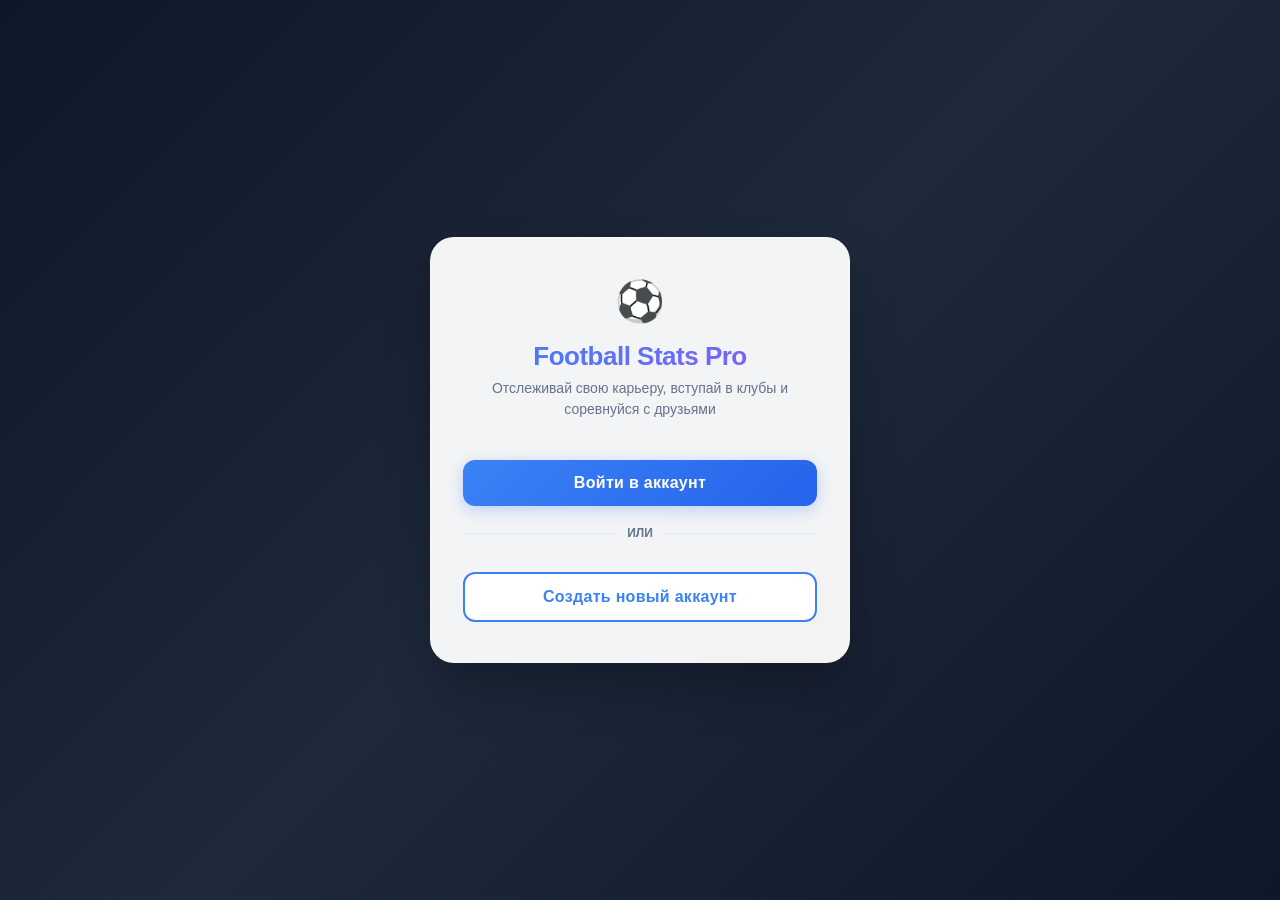
==== commit b7cb1280: "Add files via upload" ====
--- a/index.html
+++ b/index.html
@@ -1,218 +1,213 @@
-<!DOCTYPE html>
-<html lang="ru">
-<head>
-    <meta charset="UTF-8">
-    <meta name="viewport" content="width=device-width, initial-scale=1.0">
-    <title>Football Stats Pro</title>
-    <link rel="stylesheet" href="design.css">
-    <script src="data.js"></script>
-    <script src="navigation.js"></script>
-</head>
-<body>
-    <div id="auth-screen">
-        <div class="auth-window">
-            <div id="as-welcome" class="auth-subscreen active">
-                <div class="auth-icon">⚽</div>
-                <h2 class="auth-title">Football Stats Pro</h2>
-                <p class="auth-desc">Отслеживай свою карьеру, вступай в клубы и соревнуйся с друзьями</p>
-                <button class="auth-btn auth-btn-primary" onclick="switchAuthSubscreen('as-login')">Войти в аккаунт</button>
-                <div class="auth-divider"><span>или</span></div>
-                <button class="auth-btn auth-btn-outline" onclick="switchAuthSubscreen('as-register')">Создать новый аккаунт</button>
-            </div>
-            
-            <div id="as-register" class="auth-subscreen">
-                <h2 class="auth-title">Регистрация</h2>
-                <p class="auth-desc">Создайте профиль и начните отслеживать свою статистику</p>
-                <div id="error-register" class="auth-error"></div>
-                <input type="email" class="auth-input" id="reg-email" placeholder="Электронная почта">
-                <input type="text" class="auth-input" id="reg-name" placeholder="Игровой никнейм">
-                <input type="text" class="auth-input" id="reg-hashtag" placeholder="Хэштег (#1234)">
-                <select class="auth-input" id="reg-nat">
-                    <option value="🇰🇿">🇰🇿 Казахстан</option>
-                    <option value="🇷🇺">🇷🇺 Россия</option>
-                    <option value="🇩🇪">🇩🇪 Германия</option>
-                    <option value="🇪🇸">🇪🇸 Испания</option>
-                    <option value="🇬🇧">🇬🇧 Англия</option>
-                    <option value="🇫🇷">🇫🇷 Франция</option>
-                </select>
-                <input type="password" class="auth-input" id="reg-pass" placeholder="Придумайте пароль">
-                <input type="password" class="auth-input" id="reg-pass-confirm" placeholder="Повторите пароль">
-                <button class="auth-btn auth-btn-success" onclick="handleRegisterSubmit()">Далее</button>
-                <a class="auth-link" onclick="switchAuthSubscreen('as-welcome')">Назад</a>
-            </div>
-            
-            <div id="as-code" class="auth-subscreen">
-                <h2 class="auth-title">Подтверждение</h2>
-                <p class="auth-desc" id="code-screen-desc">Код отправлен на почту. (Для теста: <b id="test-code-display"></b>)</p>
-                <div id="error-code" class="auth-error"></div>
-                <input type="text" class="auth-input" id="auth-digit-code" placeholder="0 0 0 0 0 0" maxlength="6" style="text-align:center; font-size:28px; letter-spacing:8px; font-weight:700;">
-                <button class="auth-btn auth-btn-primary" onclick="handleCodeVerify()">Подтвердить код</button>
-                <a class="auth-link" onclick="cancelCodeFlow()">Отмена</a>
-            </div>
-            
-            <div id="as-login" class="auth-subscreen">
-                <h2 class="auth-title">Вход в аккаунт</h2>
-                <p class="auth-desc">Введите свои данные для входа в профиль</p>
-                <div id="error-login" class="auth-error"></div>
-                <input type="email" class="auth-input" id="login-email" placeholder="Электронная почта">
-                <input type="password" class="auth-input" id="login-pass" placeholder="Пароль">
-                <button class="auth-btn auth-btn-primary" onclick="handleLoginSubmit()">Войти</button>
-                <a class="auth-link" style="font-size:13px; color:var(--text-light);" onclick="handleForgotPasswordClick()">Забыли пароль?</a>
-                <br>
-                <a class="auth-link" onclick="switchAuthSubscreen('as-welcome')">Назад</a>
-            </div>
-            
-            <div id="as-recovery-choice" class="auth-subscreen">
-                <h2 class="auth-title">Личность подтверждена</h2>
-                <p class="auth-desc">Хотите изменить пароль или сразу войти?</p>
-                <button class="auth-btn auth-btn-primary" onclick="switchAuthSubscreen('as-change-password')">Поменять пароль</button>
-                <button class="auth-btn auth-btn-outline" style="margin-top:10px;" onclick="loginUserDirectly()">Продолжить вход</button>
-            </div>
-            
-            <div id="as-change-password" class="auth-subscreen">
-                <h2 class="auth-title">Новый пароль</h2>
-                <p class="auth-desc">Придумайте и подтвердите новый пароль</p>
-                <div id="error-change-pass" class="auth-error"></div>
-                <input type="password" class="auth-input" id="new-password-val" placeholder="Новый пароль (мин. 8 символов)">
-                <input type="password" class="auth-input" id="new-password-confirm" placeholder="Повторите новый пароль">
-                <button class="auth-btn auth-btn-success" onclick="handleChangePasswordSubmit()">Сохранить и войти</button>
-            </div>
-        </div>
-    </div>
-
-    <div id="modal-alert" class="custom-modal-overlay">
-        <div class="custom-modal">
-            <h3 id="alert-title">Внимание</h3>
-            <p id="alert-message"></p>
-            <button class="btn btn-primary" style="width:100%;" onclick="document.getElementById('modal-alert').style.display='none'">ОК</button>
-        </div>
-    </div>
-
-    <script>
-        let authFlowContext = { action: "", email: "", tempRegData: {}, generatedCode: "" };
-        
-        const activeEmail = localStorage.getItem('football_tracker_pro_v4_active_email');
-        if (activeEmail && window.AppData && window.AppData.usersDatabase && window.AppData.usersDatabase[activeEmail]) {
-            window.location.href = 'clubs.html';
-        }
-        
-        function switchAuthSubscreen(id) {
-            document.querySelectorAll('.auth-subscreen').forEach(s => s.classList.remove('active'));
-            document.getElementById(id).classList.add('active');
-            document.querySelectorAll('.auth-error').forEach(e => e.style.display = 'none');
-        }
-        
-        function showAuthError(el, msg) {
-            document.getElementById(el).innerText = msg;
-            document.getElementById(el).style.display = 'block';
-        }
-        
-        function handleRegisterSubmit() {
-            const email = document.getElementById('reg-email').value.trim().toLowerCase();
-            const name = document.getElementById('reg-name').value.trim();
-            const hashtag = document.getElementById('reg-hashtag').value.trim();
-            const nat = document.getElementById('reg-nat').value;
-            const pass = document.getElementById('reg-pass').value;
-            const pass2 = document.getElementById('reg-pass-confirm').value;
-            
-            if (!email) { showAuthError('error-register', 'Введите адрес электронной почты'); return; }
-            if (!email.includes('@')) { showAuthError('error-register', 'Некорректный формат почты'); return; }
-            if (!name) { showAuthError('error-register', 'Введите игровой никнейм'); return; }
-            if (!hashtag) { showAuthError('error-register', 'Введите ваш хэштег'); return; }
-            if (!hashtag.startsWith('#') || hashtag.length < 2) { showAuthError('error-register', 'Хэштег должен начинаться с #'); return; }
-            if (!pass) { showAuthError('error-register', 'Придумайте пароль'); return; }
-            if (pass.length < 8) { showAuthError('error-register', 'Пароль должен содержать минимум 8 символов'); return; }
-            if (!/[A-ZА-Я]/.test(pass)) { showAuthError('error-register', 'Пароль должен содержать заглавную букву'); return; }
-            if (!/\d/.test(pass)) { showAuthError('error-register', 'Пароль должен содержать цифру'); return; }
-            if (pass !== pass2) { showAuthError('error-register', 'Пароли не совпадают'); return; }
-            if (window.AppData.usersDatabase[email]) { showAuthError('error-register', 'Аккаунт уже зарегистрирован'); return; }
-            
-            const code = Math.floor(100000 + Math.random() * 900000).toString();
-            authFlowContext = {
-                action: "register",
-                email,
-                generatedCode: code,
-                tempRegData: {
-                    password: pass,
-                    profile: { name, hashtag, photo: "", nationality: nat, position: "НАП", exp: 0, created: new Date().toISOString().split('T')[0] },
-                    clubs: []
-                }
-            };
-            
-            document.getElementById('test-code-display').innerText = code;
-            switchAuthSubscreen('as-code');
-        }
-        
-        function handleCodeVerify() {
-            const inputCode = document.getElementById('auth-digit-code').value.trim();
-            if (!inputCode) { showAuthError('error-code', 'Введите код'); return; }
-            if (inputCode !== authFlowContext.generatedCode) { showAuthError('error-code', 'Неверный код'); return; }
-            
-            if (authFlowContext.action === "register") {
-                window.AppData.usersDatabase[authFlowContext.email] = {
-                    password: authFlowContext.tempRegData.password,
-                    profile: authFlowContext.tempRegData.profile,
-                    clubs: authFlowContext.tempRegData.clubs
-                };
-                window.AppData.activeUserEmail = authFlowContext.email;
-                localStorage.setItem('football_tracker_pro_v4_active_email', authFlowContext.email);
-                window.AppData.saveAll();
-                window.location.href = 'clubs.html';
-            } else if (authFlowContext.action === "recover") {
-                switchAuthSubscreen('as-recovery-choice');
-            }
-            
-            document.getElementById('auth-digit-code').value = '';
-        }
-        
-        function cancelCodeFlow() {
-            document.getElementById('auth-digit-code').value = '';
-            switchAuthSubscreen('as-welcome');
-        }
-        
-        function handleLoginSubmit() {
-            const email = document.getElementById('login-email').value.trim().toLowerCase();
-            const pass = document.getElementById('login-pass').value;
-            
-            if (!email) { showAuthError('error-login', 'Введите почту'); return; }
-            if (!pass) { showAuthError('error-login', 'Введите пароль'); return; }
-            if (!window.AppData.usersDatabase[email]) { showAuthError('error-login', 'Аккаунт не найден'); return; }
-            if (window.AppData.usersDatabase[email].password !== pass) { showAuthError('error-login', 'Неверный пароль'); return; }
-            
-            window.AppData.activeUserEmail = email;
-            localStorage.setItem('football_tracker_pro_v4_active_email', email);
-            window.location.href = 'clubs.html';
-        }
-        
-        function handleForgotPasswordClick() {
-            const email = document.getElementById('login-email').value.trim().toLowerCase();
-            if (!email) { showAuthError('error-login', 'Введите почту выше'); return; }
-            if (!window.AppData.usersDatabase[email]) { showAuthError('error-login', 'Аккаунт не найден'); return; }
-            
-            const code = Math.floor(100000 + Math.random() * 900000).toString();
-            authFlowContext = { action: "recover", email, generatedCode: code, tempRegData: {} };
-            document.getElementById('test-code-display').innerText = code;
-            switchAuthSubscreen('as-code');
-        }
-        
-        function loginUserDirectly() {
-            window.AppData.activeUserEmail = authFlowContext.email;
-            localStorage.setItem('football_tracker_pro_v4_active_email', authFlowContext.email);
-            window.location.href = 'clubs.html';
-        }
-        
-        function handleChangePasswordSubmit() {
-            const p1 = document.getElementById('new-password-val').value;
-            const p2 = document.getElementById('new-password-confirm').value;
-            
-            if (!p1) { showAuthError('error-change-pass', 'Введите пароль'); return; }
-            if (p1.length < 8) { showAuthError('error-change-pass', 'Минимум 8 символов'); return; }
-            if (p1 !== p2) { showAuthError('error-change-pass', 'Пароли не совпадают'); return; }
-            
-            window.AppData.usersDatabase[authFlowContext.email].password = p1;
-            window.AppData.saveAll();
-            loginUserDirectly();
-        }
-    </script>
-</body>
-</html>
+<!DOCTYPE html>
+<html lang="ru">
+<head>
+    <meta charset="UTF-8">
+    <meta name="viewport" content="width=device-width, initial-scale=1.0">
+    <title>Football Stats Pro</title>
+    <link rel="stylesheet" href="design.css">
+    <script src="data.js"></script>
+    <script src="navigation.js"></script>
+</head>
+<body>
+    <div id="auth-screen">
+        <div class="auth-window">
+            <div id="as-welcome" class="auth-subscreen active">
+                <div class="auth-icon">⚽</div>
+                <h2 class="auth-title">Football Stats Pro</h2>
+                <p class="auth-desc">Отслеживай свою карьеру, вступай в клубы и соревнуйся с друзьями</p>
+                <button class="auth-btn auth-btn-primary" onclick="switchAuthSubscreen('as-login')">Войти в аккаунт</button>
+                <div class="auth-divider"><span>или</span></div>
+                <button class="auth-btn auth-btn-outline" onclick="switchAuthSubscreen('as-register')">Создать новый аккаунт</button>
+            </div>
+            
+            <div id="as-register" class="auth-subscreen">
+                <h2 class="auth-title">Регистрация</h2>
+                <p class="auth-desc">Создайте профиль и начните отслеживать свою статистику</p>
+                <div id="error-register" class="auth-error"></div>
+                <input type="email" class="auth-input" id="reg-email" placeholder="Электронная почта">
+                <input type="text" class="auth-input" id="reg-name" placeholder="Игровой никнейм">
+                <input type="text" class="auth-input" id="reg-hashtag" placeholder="Хэштег (#1234)">
+                <select class="auth-input" id="reg-nat">
+                    <option value="🇰🇿">🇰🇿 Казахстан</option>
+                    <option value="🇷🇺">🇷🇺 Россия</option>
+                    <option value="🇩🇪">🇩🇪 Германия</option>
+                    <option value="🇪🇸">🇪🇸 Испания</option>
+                    <option value="🇬🇧">🇬🇧 Англия</option>
+                    <option value="🇫🇷">🇫🇷 Франция</option>
+                </select>
+                <input type="password" class="auth-input" id="reg-pass" placeholder="Придумайте пароль">
+                <input type="password" class="auth-input" id="reg-pass-confirm" placeholder="Повторите пароль">
+                <button class="auth-btn auth-btn-success" onclick="handleRegisterSubmit()">Далее</button>
+                <a class="auth-link" onclick="switchAuthSubscreen('as-welcome')">Назад</a>
+            </div>
+            
+            <div id="as-code" class="auth-subscreen">
+                <h2 class="auth-title">Подтверждение</h2>
+                <p class="auth-desc" id="code-screen-desc">Код отправлен на почту. (Для теста: <b id="test-code-display"></b>)</p>
+                <div id="error-code" class="auth-error"></div>
+                <input type="text" class="auth-input" id="auth-digit-code" placeholder="0 0 0 0 0 0" maxlength="6" style="text-align:center; font-size:28px; letter-spacing:8px; font-weight:700;">
+                <button class="auth-btn auth-btn-primary" onclick="handleCodeVerify()">Подтвердить код</button>
+                <a class="auth-link" onclick="cancelCodeFlow()">Отмена</a>
+            </div>
+            
+            <div id="as-login" class="auth-subscreen">
+                <h2 class="auth-title">Вход в аккаунт</h2>
+                <p class="auth-desc">Введите свои данные для входа в профиль</p>
+                <div id="error-login" class="auth-error"></div>
+                <input type="email" class="auth-input" id="login-email" placeholder="Электронная почта">
+                <input type="password" class="auth-input" id="login-pass" placeholder="Пароль">
+                <button class="auth-btn auth-btn-primary" onclick="handleLoginSubmit()">Войти</button>
+                <a class="auth-link" style="font-size:13px; color:var(--text-light);" onclick="handleForgotPasswordClick()">Забыли пароль?</a>
+                <br>
+                <a class="auth-link" onclick="switchAuthSubscreen('as-welcome')">Назад</a>
+            </div>
+            
+            <div id="as-recovery-choice" class="auth-subscreen">
+                <h2 class="auth-title">Личность подтверждена</h2>
+                <p class="auth-desc">Хотите изменить пароль или сразу войти?</p>
+                <button class="auth-btn auth-btn-primary" onclick="switchAuthSubscreen('as-change-password')">Поменять пароль</button>
+                <button class="auth-btn auth-btn-outline" style="margin-top:10px;" onclick="loginUserDirectly()">Продолжить вход</button>
+            </div>
+            
+            <div id="as-change-password" class="auth-subscreen">
+                <h2 class="auth-title">Новый пароль</h2>
+                <p class="auth-desc">Придумайте и подтвердите новый пароль</p>
+                <div id="error-change-pass" class="auth-error"></div>
+                <input type="password" class="auth-input" id="new-password-val" placeholder="Новый пароль (мин. 8 символов)">
+                <input type="password" class="auth-input" id="new-password-confirm" placeholder="Повторите новый пароль">
+                <button class="auth-btn auth-btn-success" onclick="handleChangePasswordSubmit()">Сохранить и войти</button>
+            </div>
+        </div>
+    </div>
+
+    <div id="modal-alert" class="custom-modal-overlay">
+        <div class="custom-modal">
+            <h3 id="alert-title">Внимание</h3>
+            <p id="alert-message"></p>
+            <button class="btn btn-primary" style="width:100%;" onclick="document.getElementById('modal-alert').style.display='none'">ОК</button>
+        </div>
+    </div>
+
+    <script>
+        let authFlowContext = { action: "", email: "", tempRegData: {}, generatedCode: "" };
+        
+        function switchAuthSubscreen(id) {
+            document.querySelectorAll('.auth-subscreen').forEach(s => s.classList.remove('active'));
+            document.getElementById(id).classList.add('active');
+            document.querySelectorAll('.auth-error').forEach(e => e.style.display = 'none');
+        }
+        
+        function showAuthError(el, msg) {
+            document.getElementById(el).innerText = msg;
+            document.getElementById(el).style.display = 'block';
+        }
+        
+        function handleRegisterSubmit() {
+            const email = document.getElementById('reg-email').value.trim().toLowerCase();
+            const name = document.getElementById('reg-name').value.trim();
+            const hashtag = document.getElementById('reg-hashtag').value.trim();
+            const nat = document.getElementById('reg-nat').value;
+            const pass = document.getElementById('reg-pass').value;
+            const pass2 = document.getElementById('reg-pass-confirm').value;
+            
+            if (!email) { showAuthError('error-register', 'Введите адрес электронной почты'); return; }
+            if (!email.includes('@')) { showAuthError('error-register', 'Некорректный формат почты'); return; }
+            if (!name) { showAuthError('error-register', 'Введите игровой никнейм'); return; }
+            if (!hashtag) { showAuthError('error-register', 'Введите ваш хэштег'); return; }
+            if (!hashtag.startsWith('#') || hashtag.length < 2) { showAuthError('error-register', 'Хэштег должен начинаться с #'); return; }
+            if (!pass) { showAuthError('error-register', 'Придумайте пароль'); return; }
+            if (pass.length < 8) { showAuthError('error-register', 'Пароль должен содержать минимум 8 символов'); return; }
+            if (!/[A-ZА-Я]/.test(pass)) { showAuthError('error-register', 'Пароль должен содержать заглавную букву'); return; }
+            if (!/\d/.test(pass)) { showAuthError('error-register', 'Пароль должен содержать цифру'); return; }
+            if (pass !== pass2) { showAuthError('error-register', 'Пароли не совпадают'); return; }
+            if (window.AppData.usersDatabase[email]) { showAuthError('error-register', 'Аккаунт уже зарегистрирован'); return; }
+            
+            const code = Math.floor(100000 + Math.random() * 900000).toString();
+            authFlowContext = {
+                action: "register",
+                email,
+                generatedCode: code,
+                tempRegData: {
+                    password: pass,
+                    profile: { name, hashtag, photo: "", nationality: nat, position: "НАП", exp: 0, created: new Date().toISOString().split('T')[0] },
+                    clubs: []
+                }
+            };
+            
+            document.getElementById('test-code-display').innerText = code;
+            switchAuthSubscreen('as-code');
+        }
+        
+        function handleCodeVerify() {
+            const inputCode = document.getElementById('auth-digit-code').value.trim();
+            if (!inputCode) { showAuthError('error-code', 'Введите код'); return; }
+            if (inputCode !== authFlowContext.generatedCode) { showAuthError('error-code', 'Неверный код'); return; }
+            
+            if (authFlowContext.action === "register") {
+                window.AppData.usersDatabase[authFlowContext.email] = {
+                    password: authFlowContext.tempRegData.password,
+                    profile: authFlowContext.tempRegData.profile,
+                    clubs: authFlowContext.tempRegData.clubs
+                };
+                window.AppData.activeUserEmail = authFlowContext.email;
+                localStorage.setItem('football_tracker_pro_v4_active_email', authFlowContext.email);
+                window.AppData.saveAll();
+                window.location.href = 'clubs.html';
+            } else if (authFlowContext.action === "recover") {
+                switchAuthSubscreen('as-recovery-choice');
+            }
+            
+            document.getElementById('auth-digit-code').value = '';
+        }
+        
+        function cancelCodeFlow() {
+            document.getElementById('auth-digit-code').value = '';
+            switchAuthSubscreen('as-welcome');
+        }
+        
+        function handleLoginSubmit() {
+            const email = document.getElementById('login-email').value.trim().toLowerCase();
+            const pass = document.getElementById('login-pass').value;
+            
+            if (!email) { showAuthError('error-login', 'Введите почту'); return; }
+            if (!pass) { showAuthError('error-login', 'Введите пароль'); return; }
+            if (!window.AppData.usersDatabase[email]) { showAuthError('error-login', 'Аккаунт не найден'); return; }
+            if (window.AppData.usersDatabase[email].password !== pass) { showAuthError('error-login', 'Неверный пароль'); return; }
+            
+            window.AppData.activeUserEmail = email;
+            localStorage.setItem('football_tracker_pro_v4_active_email', email);
+            window.location.href = 'clubs.html';
+        }
+        
+        function handleForgotPasswordClick() {
+            const email = document.getElementById('login-email').value.trim().toLowerCase();
+            if (!email) { showAuthError('error-login', 'Введите почту выше'); return; }
+            if (!window.AppData.usersDatabase[email]) { showAuthError('error-login', 'Аккаунт не найден'); return; }
+            
+            const code = Math.floor(100000 + Math.random() * 900000).toString();
+            authFlowContext = { action: "recover", email, generatedCode: code, tempRegData: {} };
+            document.getElementById('test-code-display').innerText = code;
+            switchAuthSubscreen('as-code');
+        }
+        
+        function loginUserDirectly() {
+            window.AppData.activeUserEmail = authFlowContext.email;
+            localStorage.setItem('football_tracker_pro_v4_active_email', authFlowContext.email);
+            window.location.href = 'clubs.html';
+        }
+        
+        function handleChangePasswordSubmit() {
+            const p1 = document.getElementById('new-password-val').value;
+            const p2 = document.getElementById('new-password-confirm').value;
+            
+            if (!p1) { showAuthError('error-change-pass', 'Введите пароль'); return; }
+            if (p1.length < 8) { showAuthError('error-change-pass', 'Минимум 8 символов'); return; }
+            if (p1 !== p2) { showAuthError('error-change-pass', 'Пароли не совпадают'); return; }
+            
+            window.AppData.usersDatabase[authFlowContext.email].password = p1;
+            window.AppData.saveAll();
+            loginUserDirectly();
+        }
+    </script>
+</body>
+</html>
